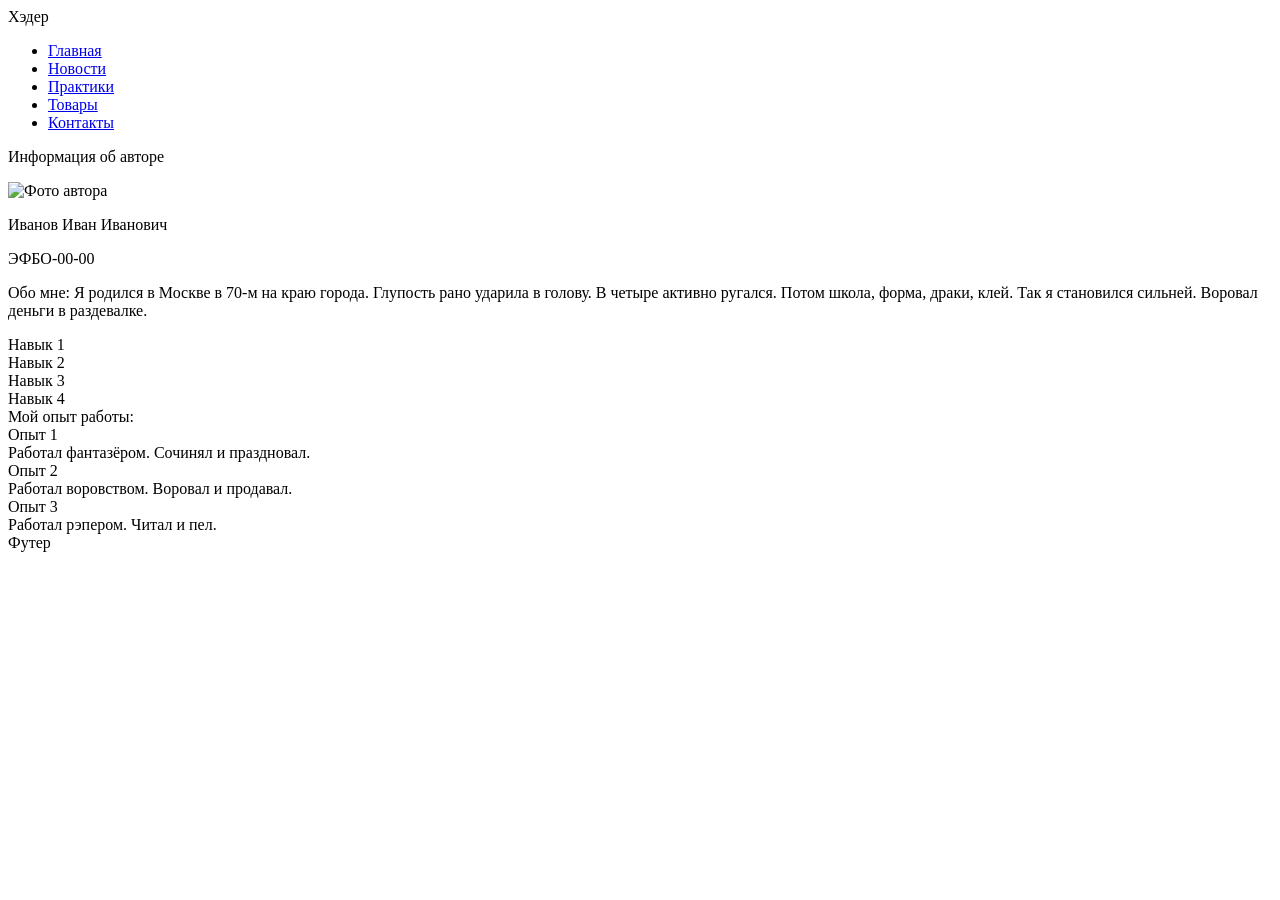
==== index.html @ 0004bd0f "creat index.html" ====
<!DOCTYPE html>
<html lamg="ru">
<head>
    <meta charset="UTF-8">
    <meta name="viewport" content="width=device-width, initial-scale=1.0">
    <title>Семестровая работа</title>
</head>
<body>
<div id="header">Хэдер</div>
<div id="menu">
    <ul>
        <li><a href="index.html">Главная</a></li>
        <li><a href="pages/news.html">Новости</a></li>
        <li><a href="pages/practices.html">Практики</a></li>
        <li><a href="pages/goods.html">Товары</a></li>
        <li><a href="pages/contacts.html">Контакты</a></li>
    </ul>
</div>
<div id="content">
    <p>Информация об авторе</p>
    <img src="images/photo.png" alt="Фото автора" width="200"
         height="250">
    <p>Иванов Иван Иванович</p>
    <p>ЭФБО-00-00</p>
    <p>Обо мне: Я родился в Москве в 70-м на краю города. Глупость рано
        ударила в голову. В четыре активно ругался.
        Потом школа, форма, драки, клей. Так я становился сильней. Воровал деньги в
        раздевалке.</p>
    <div>Навык 1</div>
    <div>Навык 2</div>
    <div>Навык 3</div>
    <div>Навык 4</div>
    <div>
        Мой опыт работы:
        <div>
            Опыт 1<br>
            Работал фантазёром. Сочинял и праздновал.
        </div>
        <div>
            Опыт 2<br>
            Работал воровством. Воровал и продавал.
        </div>
        <div>
            Опыт 3<br>
            Работал рэпером. Читал и пел.
        </div>
    </div>
</div>
<div id="footer">Футер</div>
</body>
</html>
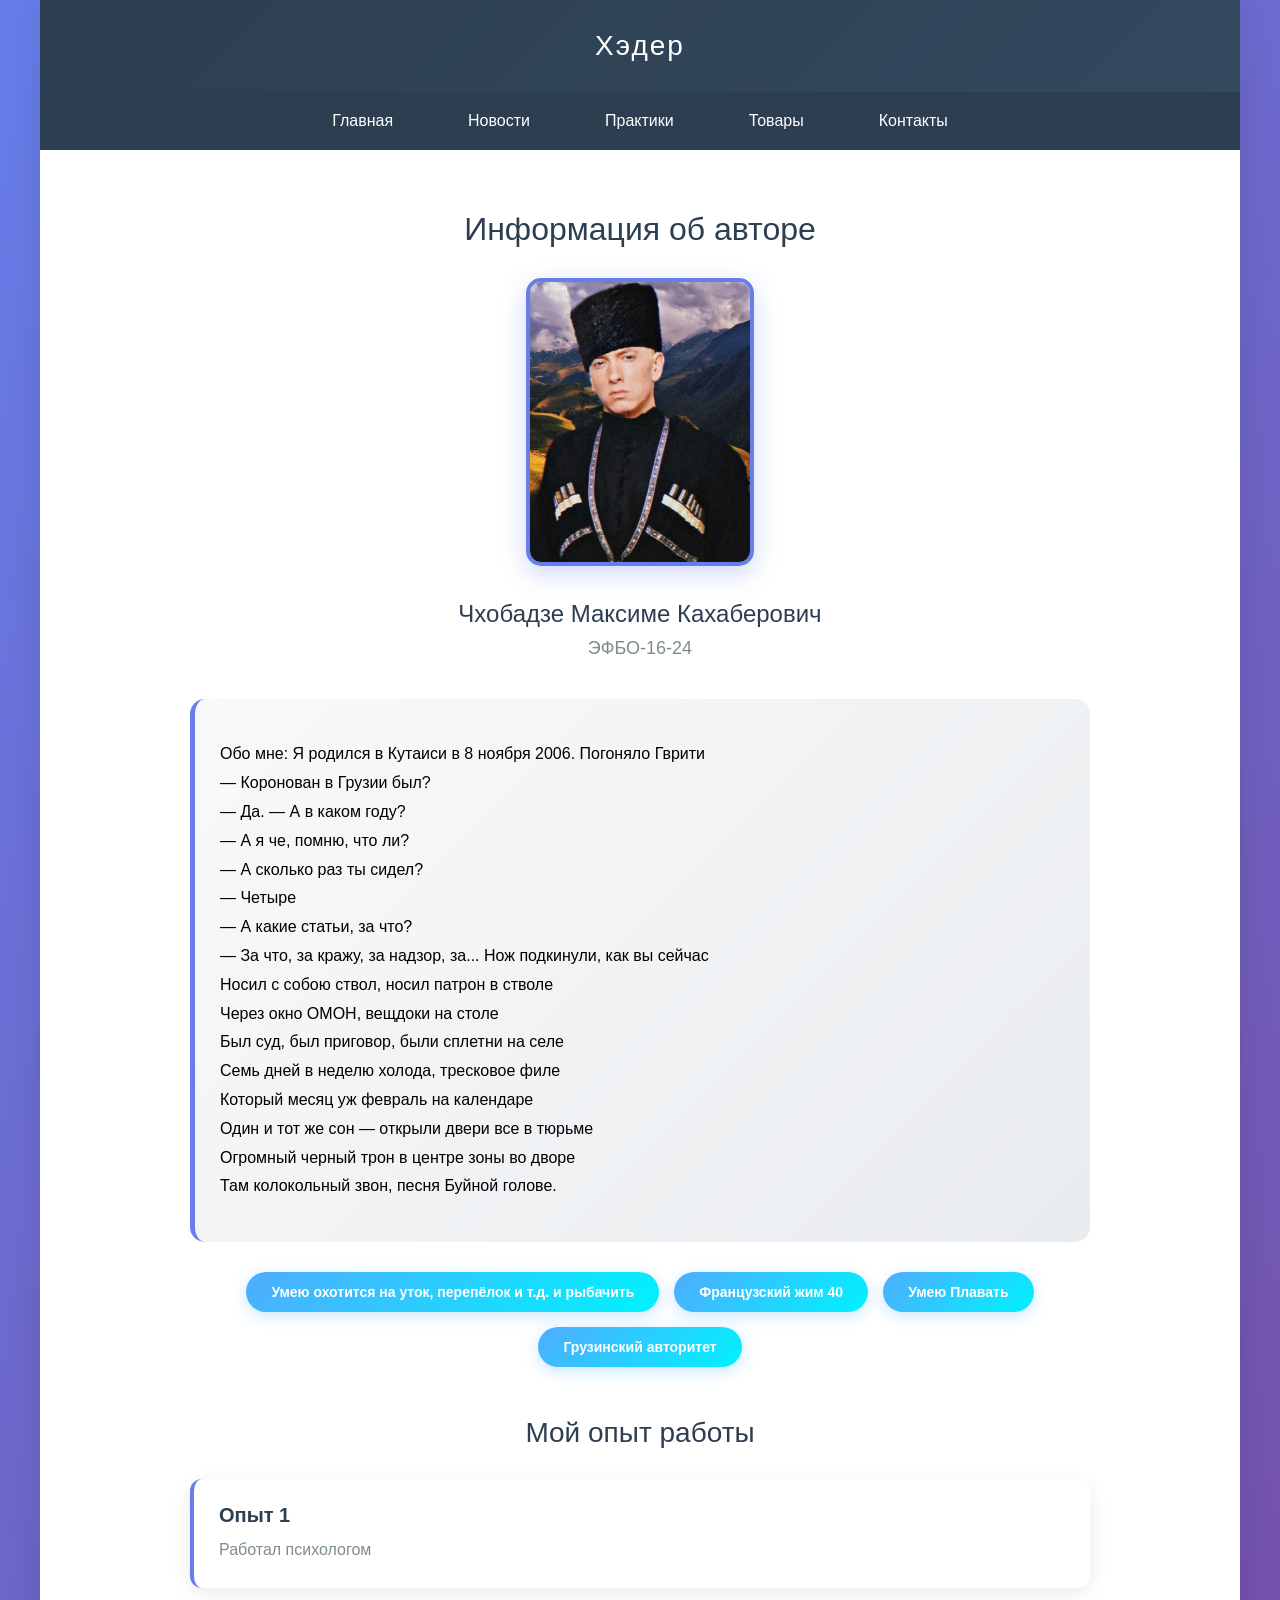
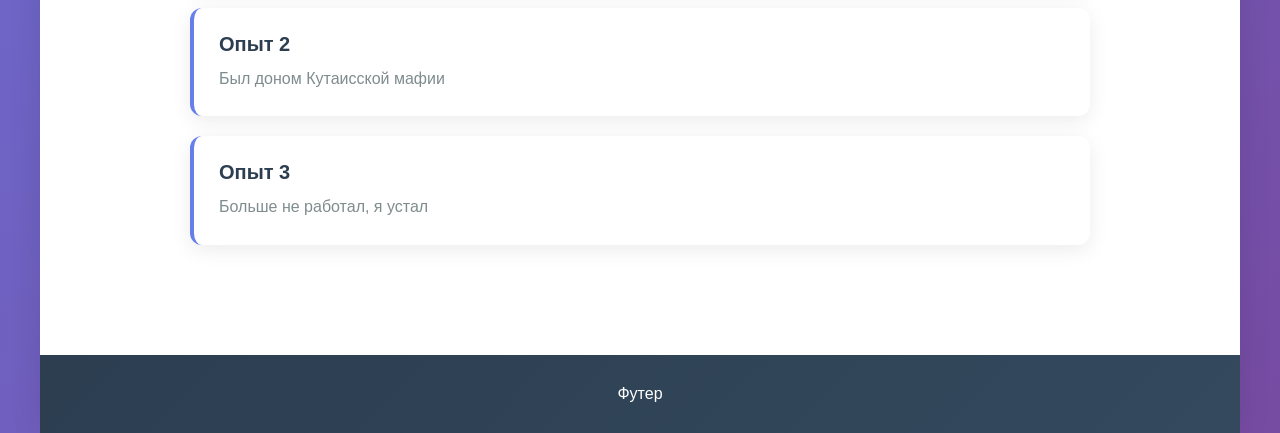
==== commit b441e190: "feat: complete CSS styling for all pages - Add unified styling for header, navigation and footer acr" ====
--- a/index.html
+++ b/index.html
@@ -1,51 +1,80 @@
 <!DOCTYPE html>
-<html lamg="ru">
+<html lang="ru">
 <head>
     <meta charset="UTF-8">
     <meta name="viewport" content="width=device-width, initial-scale=1.0">
     <title>Семестровая работа</title>
+    <link rel="stylesheet" href="style/styles.css">
 </head>
 <body>
-<div id="header">Хэдер</div>
-<div id="menu">
-    <ul>
-        <li><a href="index.html">Главная</a></li>
-        <li><a href="pages/news.html">Новости</a></li>
-        <li><a href="pages/practices.html">Практики</a></li>
-        <li><a href="pages/goods.html">Товары</a></li>
-        <li><a href="pages/contacts.html">Контакты</a></li>
-    </ul>
-</div>
-<div id="content">
-    <p>Информация об авторе</p>
-    <img src="images/photo.png" alt="Фото автора" width="200"
-         height="250">
-    <p>Иванов Иван Иванович</p>
-    <p>ЭФБО-00-00</p>
-    <p>Обо мне: Я родился в Москве в 70-м на краю города. Глупость рано
-        ударила в голову. В четыре активно ругался.
-        Потом школа, форма, драки, клей. Так я становился сильней. Воровал деньги в
-        раздевалке.</p>
-    <div>Навык 1</div>
-    <div>Навык 2</div>
-    <div>Навык 3</div>
-    <div>Навык 4</div>
-    <div>
-        Мой опыт работы:
-        <div>
-            Опыт 1<br>
-            Работал фантазёром. Сочинял и праздновал.
+<div class="page-container">
+    <div class="header">Хэдер</div>
+    <div class="nav">
+        <ul class="nav-list">
+            <li class="nav-item"><a class="nav-link"
+                                    href="index.html">Главная</a></li>
+            <li class="nav-item"><a class="nav-link"
+                                    href="news.html">Новости</a></li>
+            <li class="nav-item"><a class="nav-link"
+                                    href="practices.html">Практики</a></li>
+            <li class="nav-item"><a class="nav-link"
+                                    href="goods.html">Товары</a></li>
+            <li class="nav-item"><a class="nav-link"
+                                    href="contacts.html">Контакты</a></li>
+        </ul>
+    </div>
+    <div class="content">
+        <div class="profile-header">
+            <h1 class="profile-title">Информация об авторе</h1>
+            <img class="profile-photo" src="images/eminem.jpg" alt="Фото
+автора">
+            <h2 class="profile-name">Чхобадзе Максиме Кахаберович</h2>
+            <p class="profile-group">ЭФБО-16-24</p>
         </div>
-        <div>
-            Опыт 2<br>
-            Работал воровством. Воровал и продавал.
+
+        <div class="about-me">
+            <p>Обо мне: Я родился в Кутаиси в 8 ноября 2006. Погоняло Гврити<br>
+                — Коронован в Грузии был?<br>
+                — Да. — А в каком году?<br>
+                — А я че, помню, что ли?<br>
+                — А сколько раз ты сидел?<br>
+                — Четыре<br>
+                — А какие статьи, за что?<br>
+                — За что, за кражу, за надзор, за... Нож подкинули, как вы сейчас<br>
+                Носил с собою ствол, носил патрон в стволе<br>
+                Через окно ОМОН, вещдоки на столе<br>
+                Был суд, был приговор, были сплетни на селе<br>
+                Семь дней в неделю холода, тресковое филе<br>
+                Который месяц уж февраль на календаре<br>
+                Один и тот же сон — открыли двери все в тюрьме<br>
+                Огромный черный трон в центре зоны во дворе<br>
+                Там колокольный звон, песня Буйной голове.</p>
         </div>
-        <div>
-            Опыт 3<br>
-            Работал рэпером. Читал и пел.
+        <div class="skills-container">
+            <div class="skill-tag">Умею охотится на уток, перепёлок и т.д. и рыбачить</div>
+            <div class="skill-tag">Французский жим 40</div>
+            <div class="skill-tag">Умею Плавать</div>
+            <div class="skill-tag">Грузинский авторитет</div>
+        </div>
+
+        <div class="experience-section">
+            <h2 class="section-title">Мой опыт работы</h2>
+            <div class="experience-card">
+                <h3 class="experience-title">Опыт 1</h3>
+                <p class="experience-desc">Работал психологом</p>
+            </div>
+            <div class="experience-card">
+                <h3 class="experience-title">Опыт 2</h3>
+                <p class="experience-desc">Был доном Кутаисской мафии</p>
+            </div>
+            <div class="experience-card">
+                <h3 class="experience-title">Опыт 3</h3>
+                <p class="experience-desc">Больше не работал, я устал
+                </p>
+            </div>
         </div>
     </div>
+    <div class="footer">Футер</div>
 </div>
-<div id="footer">Футер</div>
 </body>
 </html>
--- a/style/styles.css
+++ b/style/styles.css
@@ -0,0 +1,297 @@
+/* ===== БАЗОВЫЕ СТИЛИ ===== */
+body {
+    font-family: 'Segoe UI', Tahoma, Geneva, Verdana, sans-serif; /* Современный шрифт для лучшей читаемости */
+    margin: 0; /* Убираем стандартные отступы браузера */
+    padding: 0; /* Убираем стандартные внутренние отступы */
+    background: linear-gradient(135deg, #667eea 0%, #764ba2 100%); /* Красивый градиентный фон всей страницы */
+    min-height: 100vh; /* Минимальная высота равна высоте окна браузера */
+}
+
+/* ===== КОНТЕЙНЕР СТРАНИЦЫ ===== */
+.page-container {
+    max-width: 1200px; /* Максимальная ширина контента */
+    margin: 0 auto; /* Центрирование контейнера по горизонтали */
+    background: white; /* Белый фон для основного содержимого */
+    min-height: 100vh; /* Минимальная высота равна высоте окна браузера */
+    box-shadow: 0 0 30px rgba(0,0,0,0.1); /* Легкая тень вокруг всего контента */
+}
+
+/* ===== ШАПКА ===== */
+.header {
+    background: linear-gradient(135deg, #2c3e50 0%, #34495e 100%); /* Темный градиентный фон */
+    color: white; /* Белый цвет текста */
+    text-align: center; /* Выравнивание текста по центру */
+    padding: 30px; /* Внутренние отступы со всех сторон */
+    font-size: 28px; /* Размер шрифта */
+    font-weight: 300; /* Легкое начертание шрифта */
+    letter-spacing: 2px; /* Расстояние между буквами */
+}
+
+/* ===== НАВИГАЦИЯ ===== */
+.nav {
+    background: #2c3e50; /* Темно-синий фон навигации */
+    padding: 20px 0; /* Вертикальные отступы */
+}
+
+.nav-list {
+    list-style: none; /* Убираем маркеры списка */
+    margin: 0; /* Убираем внешние отступы */
+    padding: 0; /* Убираем внутренние отступы */
+    display: flex; /* Горизонтальное расположение элементов */
+    justify-content: center; /* Выравнивание по центру */
+    gap: 25px; /* Расстояние между элементами навигации */
+}
+
+.nav-item {
+    margin: 0; /* Убираем отступы у пунктов меню */
+}
+
+.nav-link {
+    color: white; /* Белый цвет текста ссылок */
+    text-decoration: none; /* Убираем подчеркивание ссылок */
+    padding: 12px 25px; /* Отступы внутри ссылок */
+    border-radius: 25px; /* Скругленные углы (капсульная форма) */
+    transition: all 0.3s ease; /* Плавные анимации при изменении */
+    font-weight: 500; /* Средняя жирность шрифта */
+}
+
+.nav-link:hover {
+    background: rgba(255,255,255,0.1); /* Полупрозрачный белый фон при наведении */
+    transform: translateY(-2px); /* Легкое поднятие элемента при наведении */
+}
+
+/* ===== ОСНОВНОЙ КОНТЕНТ ===== */
+.content {
+    padding: 40px; /* Внутренние отступы контента */
+    max-width: 900px; /* Максимальная ширина контента */
+    margin: 0 auto; /* Центрирование контента */
+}
+
+/* ===== ГЛАВНАЯ СТРАНИЦА ===== */
+.profile-header {
+    text-align: center; /* Выравнивание по центру */
+    margin-bottom: 40px; /* Отступ снизу */
+}
+
+.profile-title {
+    font-size: 32px; /* Размер шрифта заголовка */
+    color: #2c3e50; /* Темно-синий цвет текста */
+    margin-bottom: 10px; /* Отступ снизу */
+    font-weight: 300; /* Легкое начертание шрифта */
+}
+
+.profile-photo {
+    width: 220px; /* Фиксированная ширина фото */
+    height: 280px; /* Фиксированная высота фото */
+    border-radius: 15px; /* Скругленные углы фото */
+    object-fit: cover; /* Обрезка фото для сохранения пропорций */
+    margin: 20px auto; /* Центрирование и отступы */
+    border: 4px solid #667eea; /* Синяя рамка вокруг фото */
+    box-shadow: 0 8px 25px rgba(102, 126, 234, 0.3); /* Тень с синим оттенком */
+}
+
+.profile-name {
+    font-size: 24px; /* Размер шрифта имени */
+    color: #2c3e50; /* Темно-синий цвет текста */
+    margin: 10px 0; /* Вертикальные отступы */
+    font-weight: 500; /* Средняя жирность шрифта */
+}
+
+.profile-group {
+    font-size: 18px; /* Размер шрифта группы */
+    color: #7f8c8d; /* Серый цвет текста */
+    margin: 5px 0; /* Вертикальные отступы */
+}
+
+.about-me {
+    background: linear-gradient(135deg, #f8f9fa 0%, #e9ecef 100%); /* Светлый градиентный фон */
+    padding: 25px; /* Внутренние отступы */
+    border-radius: 15px; /* Скругленные углы */
+    margin: 30px 0; /* Вертикальные отступы */
+    border-left: 5px solid #667eea; /* Синяя полоса слева */
+    font-size: 16px; /* Размер шрифта текста */
+    line-height: 1.8; /* Межстрочный интервал */
+}
+
+/* ===== НАВЫКИ ===== */
+.skills-container {
+    display: flex; /* Горизонтальное расположение навыков */
+    justify-content: center; /* Выравнивание по центру */
+    flex-wrap: wrap; /* Перенос на новую строку при необходимости */
+    gap: 15px; /* Расстояние между навыками */
+    margin: 30px 0; /* Вертикальные отступы */
+}
+
+.skill-tag {
+    background: linear-gradient(135deg, #4facfe 0%, #00f2fe 100%); /* Голубой градиентный фон */
+    color: white; /* Белый цвет текста */
+    padding: 12px 25px; /* Внутренние отступы */
+    border-radius: 25px; /* Круглые углы (капсульная форма) */
+    font-weight: 600; /* Жирный шрифт */
+    font-size: 14px; /* Размер шрифта */
+    box-shadow: 0 4px 15px rgba(79, 172, 254, 0.3); /* Тень с голубым оттенком */
+    transition: all 0.3s ease; /* Плавные анимации при изменении */
+}
+
+.skill-tag:hover {
+    transform: translateY(-3px); /* Поднятие элемента при наведении */
+    box-shadow: 0 6px 20px rgba(79, 172, 254, 0.4); /* Увеличение тени при наведении */
+}
+
+/* ===== ОПЫТ РАБОТЫ ===== */
+.experience-section {
+    margin-top: 50px; /* Отступ сверху */
+}
+
+.section-title {
+    font-size: 28px; /* Размер шрифта заголовка секции */
+    color: #2c3e50; /* Темно-синий цвет текста */
+    text-align: center; /* Выравнивание по центру */
+    margin-bottom: 30px; /* Отступ снизу */
+    font-weight: 300; /* Легкое начертание шрифта */
+}
+
+.experience-card {
+    background: white; /* Белый фон карточки */
+    padding: 25px; /* Внутренние отступы */
+    margin: 20px 0; /* Вертикальные отступы */
+    border-radius: 12px; /* Скругленные углы */
+    box-shadow: 0 5px 20px rgba(0,0,0,0.08); /* Легкая тень */
+    border-left: 4px solid #667eea; /* Синяя полоса слева */
+    transition: transform 0.3s ease; /* Плавная анимация трансформации */
+}
+
+.experience-card:hover {
+    transform: translateX(5px); /* Сдвиг вправо при наведении */
+}
+
+.experience-title {
+    font-size: 20px; /* Размер шрифта заголовка опыта */
+    color: #2c3e50; /* Темно-синий цвет текста */
+    margin: 0 0 10px 0; /* Отступ снизу */
+    font-weight: 600; /* Жирный шрифт */
+}
+
+.experience-desc {
+    color: #7f8c8d; /* Серый цвет текста */
+    line-height: 1.6; /* Межстрочный интервал */
+    margin: 0; /* Убираем отступы */
+}
+
+/* ===== НОВОСТИ ===== */
+.news-container {
+    display: grid; /* Сеточное расположение новостей */
+    gap: 25px; /* Расстояние между новостями */
+}
+
+.news-card {
+    background: white; /* Белый фон карточки новости */
+    padding: 30px; /* Внутренние отступы */
+    border-radius: 15px; /* Скругленные углы */
+    box-shadow: 0 5px 20px rgba(0,0,0,0.08); /* Легкая тень */
+    border-left: 4px solid #667eea; /* Синяя полоса слева */
+}
+
+.news-title {
+    font-size: 24px; /* Размер шрифта заголовка новости */
+    color: #2c3e50; /* Темно-синий цвет текста */
+    margin: 0 0 10px 0; /* Отступ снизу */
+    font-weight: 600; /* Жирный шрифт */
+}
+
+.news-meta {
+    color: #95a5a6; /* Серый цвет для мета-информации */
+    font-size: 14px; /* Меньший размер шрифта */
+    margin: 0 0 15px 0; /* Отступ снизу */
+}
+
+.news-text {
+    color: #34495e; /* Темно-синий цвет текста */
+    line-height: 1.7; /* Межстрочный интервал */
+    margin: 0; /* Убираем отступы */
+}
+
+/* ===== ТОВАРЫ ===== */
+.products-grid {
+    display: grid; /* Сеточное расположение товаров */
+    grid-template-columns: repeat(auto-fit, minmax(280px, 1fr)); /* Адаптивные колонки */
+    gap: 30px; /* Расстояние между товарами */
+    margin-top: 30px; /* Отступ сверху */
+}
+
+.product-card {
+    background: white; /* Белый фон карточки товара */
+    padding: 25px; /* Внутренние отступы */
+    border-radius: 15px; /* Скругленные углы */
+    text-align: center; /* Выравнивание по центру */
+    box-shadow: 0 5px 20px rgba(0,0,0,0.08); /* Легкая тень */
+    transition: transform 0.3s ease; /* Плавная анимация трансформации */
+}
+
+.product-card:hover {
+    transform: translateY(-5px); /* Поднятие элемента при наведении */
+}
+
+.product-image {
+    width: 200px; /* Фиксированная ширина изображения */
+    height: 250px; /* Фиксированная высота изображения */
+    border-radius: 10px; /* Скругленные углы изображения */
+    object-fit: cover; /* Обрезка изображения для сохранения пропорций */
+    margin-bottom: 20px; /* Отступ снизу */
+    border: 3px solid #f8f9fa; /* Светлая рамка вокруг изображения */
+}
+
+.product-name {
+    font-size: 18px; /* Размер шрифта названия товара */
+    color: #2c3e50; /* Темно-синий цвет текста */
+    margin: 10px 0; /* Вертикальные отступы */
+    font-weight: 600; /* Жирный шрифт */
+}
+
+.product-price {
+    font-size: 20px; /* Размер шрифта цены */
+    color: #e74c3c; /* Красный цвет для цены */
+    font-weight: 700; /* Очень жирный шрифт */
+    margin: 5px 0; /* Вертикальные отступы */
+}
+
+/* ===== КОНТАКТЫ ===== */
+.contacts-container {
+    text-align: center; /* Выравнивание по центру */
+}
+
+.contact-info {
+    background: linear-gradient(135deg, #f8f9fa 0%, #e9ecef 100%); /* Светлый градиентный фон */
+    padding: 25px; /* Внутренние отступы */
+    margin: 20px 0; /* Вертикальные отступы */
+    border-radius: 15px; /* Скругленные углы */
+    font-size: 18px; /* Размер шрифта */
+    color: #2c3e50; /* Темно-синий цвет текста */
+}
+
+.contact-button {
+    background: linear-gradient(135deg, #667eea 0%, #764ba2 100%); /* Фиолетово-синий градиент */
+    color: white; /* Белый цвет текста */
+    border: none; /* Убираем рамку кнопки */
+    padding: 15px 40px; /* Внутренние отступы кнопки */
+    font-size: 16px; /* Размер шрифта кнопки */
+    border-radius: 30px; /* Круглые углы кнопки */
+    cursor: pointer; /* Указатель при наведении */
+    margin-top: 20px; /* Отступ сверху */
+    font-weight: 600; /* Жирный шрифт */
+    transition: all 0.3s ease; /* Плавные анимации при изменении */
+}
+
+.contact-button:hover {
+    transform: translateY(-2px); /* Поднятие кнопки при наведении */
+    box-shadow: 0 8px 25px rgba(102, 126, 234, 0.4); /* Тень при наведении */
+}
+
+/* ===== ФУТЕР ===== */
+.footer {
+    background: linear-gradient(135deg, #2c3e50 0%, #34495e 100%); /* Темный градиентный фон */
+    color: white; /* Белый цвет текста */
+    text-align: center; /* Выравнивание по центру */
+    padding: 30px; /* Внутренние отступы */
+    margin-top: 50px; /* Отступ сверху */
+}
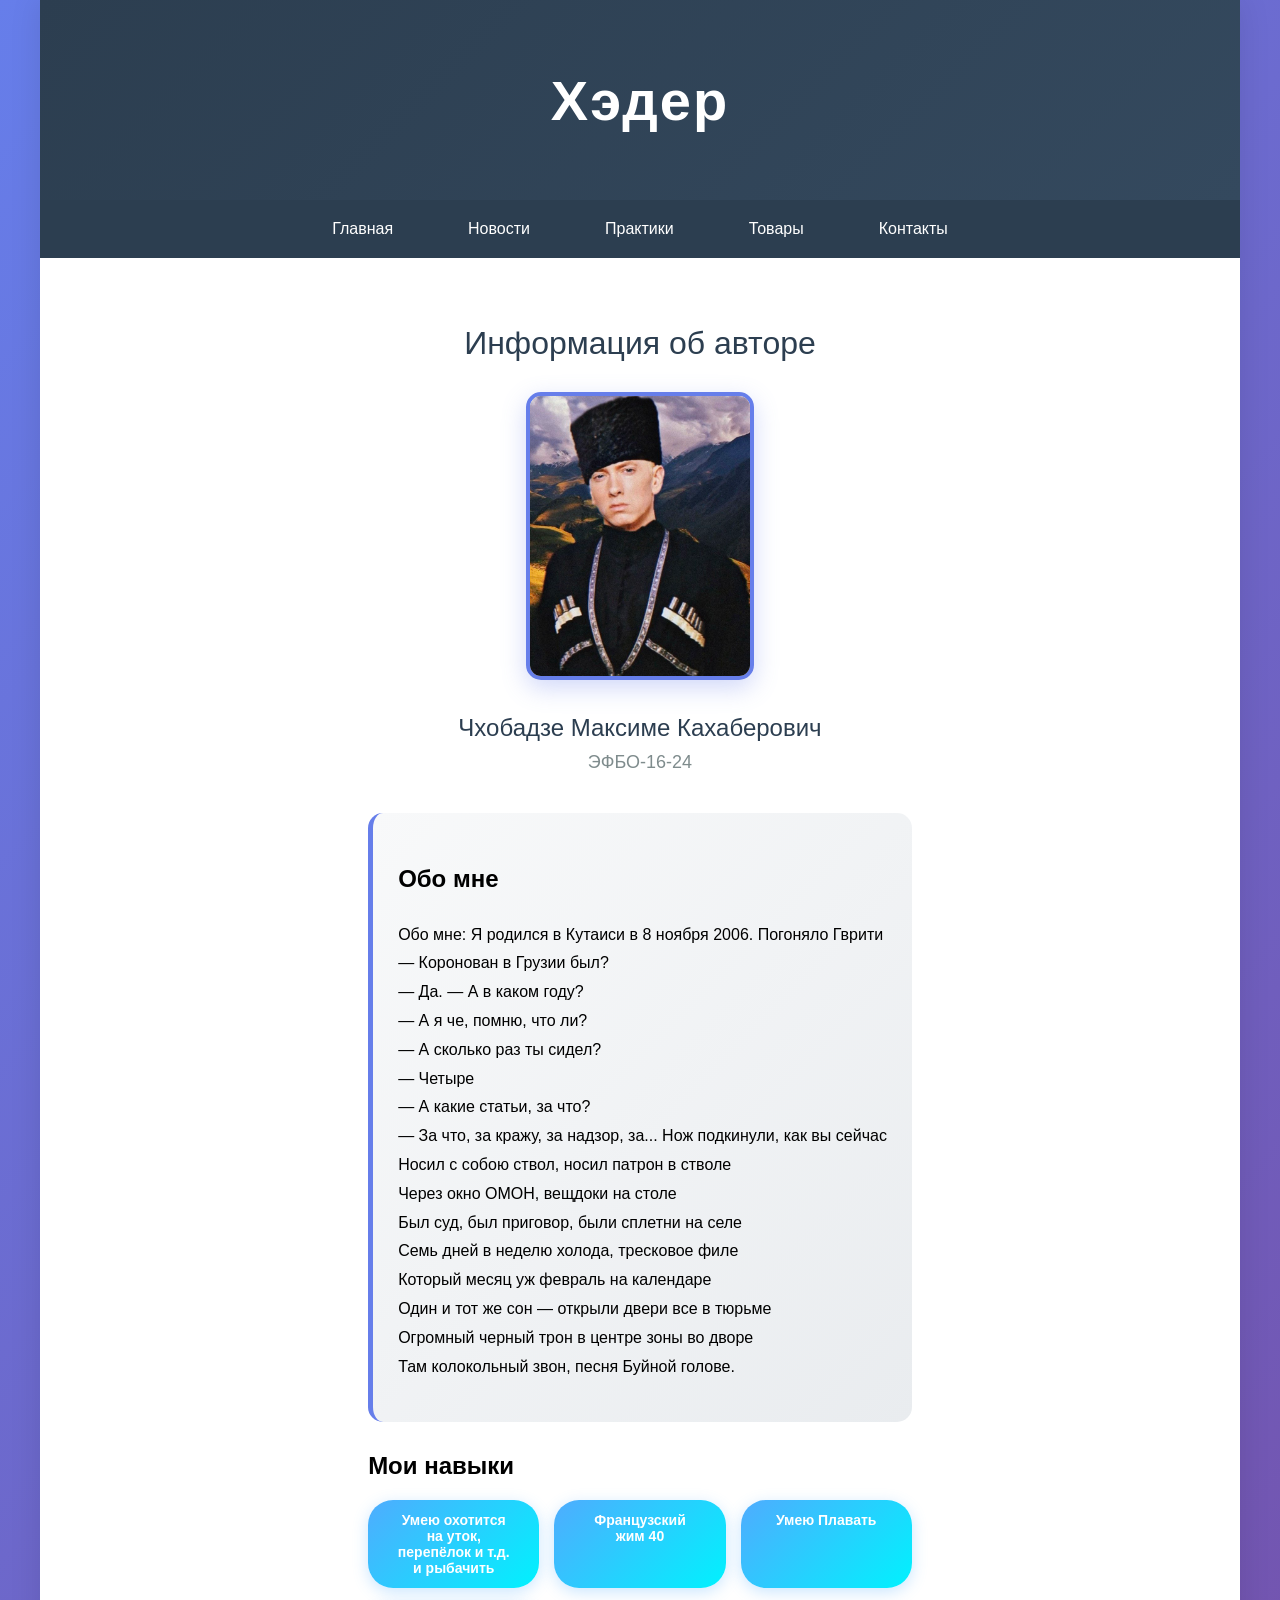
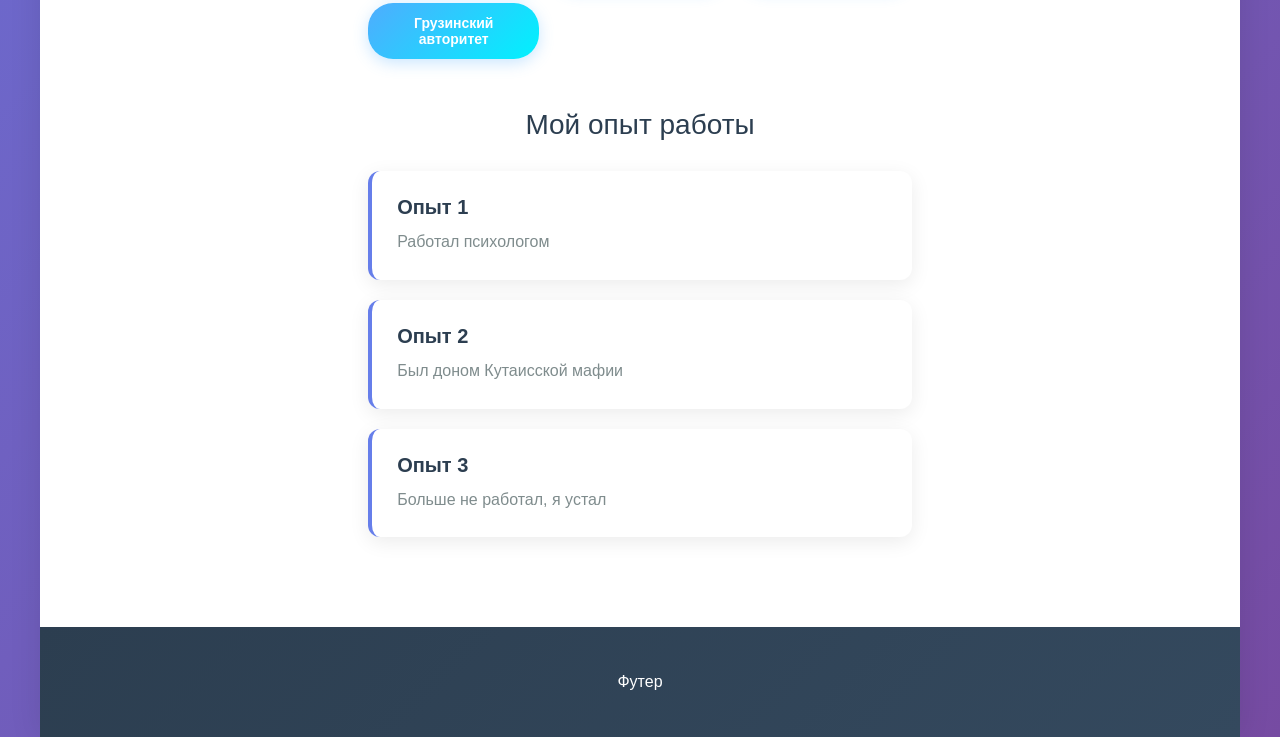
==== commit 04f4ef30: "update all .html and add new styles for button and also add a script for button in main.js" ====
--- a/index.html
+++ b/index.html
@@ -8,8 +8,11 @@
 </head>
 <body>
 <div class="page-container">
-    <div class="header">Хэдер</div>
-    <div class="nav">
+    <header class="header">
+        <h1>Хэдер</h1>
+    </header>
+
+    <nav class="nav">
         <ul class="nav-list">
             <li class="nav-item"><a class="nav-link"
                                     href="index.html">Главная</a></li>
@@ -22,17 +25,19 @@
             <li class="nav-item"><a class="nav-link"
                                     href="contacts.html">Контакты</a></li>
         </ul>
-    </div>
-    <div class="content">
-        <div class="profile-header">
+    </nav>
+
+    <main class="content">
+        <article class="profile-header">
             <h1 class="profile-title">Информация об авторе</h1>
             <img class="profile-photo" src="images/eminem.jpg" alt="Фото
-автора">
+    автора">
             <h2 class="profile-name">Чхобадзе Максиме Кахаберович</h2>
             <p class="profile-group">ЭФБО-16-24</p>
-        </div>
+        </article>
 
-        <div class="about-me">
+        <section class="about-me">
+            <h2>Обо мне</h2>
             <p>Обо мне: Я родился в Кутаиси в 8 ноября 2006. Погоняло Гврити<br>
                 — Коронован в Грузии был?<br>
                 — Да. — А в каком году?<br>
@@ -49,32 +54,41 @@
                 Один и тот же сон — открыли двери все в тюрьме<br>
                 Огромный черный трон в центре зоны во дворе<br>
                 Там колокольный звон, песня Буйной голове.</p>
-        </div>
-        <div class="skills-container">
-            <div class="skill-tag">Умею охотится на уток, перепёлок и т.д. и рыбачить</div>
-            <div class="skill-tag">Французский жим 40</div>
-            <div class="skill-tag">Умею Плавать</div>
-            <div class="skill-tag">Грузинский авторитет</div>
-        </div>
+        </section>
 
-        <div class="experience-section">
+        <section class="skills-container">
+            <h2>Мои навыки</h2>
+            <div class="skills-grid">
+                <div class="skill-tag">Умею охотится на уток, перепёлок и т.д. и рыбачить</div>
+                <div class="skill-tag">Французский жим 40</div>
+                <div class="skill-tag">Умею Плавать</div>
+                <div class="skill-tag">Грузинский авторитет</div>
+            </div>
+        </section>
+
+        <section class="experience-section">
             <h2 class="section-title">Мой опыт работы</h2>
-            <div class="experience-card">
-                <h3 class="experience-title">Опыт 1</h3>
-                <p class="experience-desc">Работал психологом</p>
+            <div class="experience-grid">
+                <article class="experience-card">
+                    <h3 class="experience-title">Опыт 1</h3>
+                    <p class="experience-desc">Работал психологом</p>
+                </article>
+                <article class="experience-card">
+                    <h3 class="experience-title">Опыт 2</h3>
+                    <p class="experience-desc">Был доном Кутаисской мафии</p>
+                </article>
+                <article class="experience-card">
+                    <h3 class="experience-title">Опыт 3</h3>
+                    <p class="experience-desc">Больше не работал, я устал
+                    </p>
+                </article>
             </div>
-            <div class="experience-card">
-                <h3 class="experience-title">Опыт 2</h3>
-                <p class="experience-desc">Был доном Кутаисской мафии</p>
-            </div>
-            <div class="experience-card">
-                <h3 class="experience-title">Опыт 3</h3>
-                <p class="experience-desc">Больше не работал, я устал
-                </p>
-            </div>
-        </div>
-    </div>
-    <div class="footer">Футер</div>
+        </section>
+    </main>
+
+    <footer class="footer">
+        <p>Футер</p>
+    </footer>
 </div>
 </body>
 </html>
--- a/style/styles.css
+++ b/style/styles.css
@@ -1,297 +1,491 @@
 /* ===== БАЗОВЫЕ СТИЛИ ===== */
 body {
-    font-family: 'Segoe UI', Tahoma, Geneva, Verdana, sans-serif; /* Современный шрифт для лучшей читаемости */
-    margin: 0; /* Убираем стандартные отступы браузера */
-    padding: 0; /* Убираем стандартные внутренние отступы */
-    background: linear-gradient(135deg, #667eea 0%, #764ba2 100%); /* Красивый градиентный фон всей страницы */
-    min-height: 100vh; /* Минимальная высота равна высоте окна браузера */
+    font-family: 'Segoe UI', Tahoma, Geneva, Verdana, sans-serif;
+    margin: 0;
+    padding: 0;
+    background: linear-gradient(135deg, #667eea 0%, #764ba2 100%);
+    min-height: 100vh;
 }
 
 /* ===== КОНТЕЙНЕР СТРАНИЦЫ ===== */
+/* ИЗМЕНЕНИЕ: Добавили CSS Grid для основного макета страницы */
 .page-container {
-    max-width: 1200px; /* Максимальная ширина контента */
-    margin: 0 auto; /* Центрирование контейнера по горизонтали */
-    background: white; /* Белый фон для основного содержимого */
-    min-height: 100vh; /* Минимальная высота равна высоте окна браузера */
-    box-shadow: 0 0 30px rgba(0,0,0,0.1); /* Легкая тень вокруг всего контента */
+    max-width: 1200px;
+    margin: 0 auto;
+    background: white;
+    min-height: 100vh;
+    box-shadow: 0 0 30px rgba(0, 0, 0, 0.1);
+    /* Новое: Сеточный макет для семантических областей */
+    display: grid;
+    grid-template-rows: auto auto 1fr auto;
+    grid-template-areas:
+        "header"
+        "nav"
+        "main"
+        "footer";
 }
 
 /* ===== ШАПКА ===== */
 .header {
-    background: linear-gradient(135deg, #2c3e50 0%, #34495e 100%); /* Темный градиентный фон */
-    color: white; /* Белый цвет текста */
-    text-align: center; /* Выравнивание текста по центру */
-    padding: 30px; /* Внутренние отступы со всех сторон */
-    font-size: 28px; /* Размер шрифта */
-    font-weight: 300; /* Легкое начертание шрифта */
-    letter-spacing: 2px; /* Расстояние между буквами */
+    background: linear-gradient(135deg, #2c3e50 0%, #34495e 100%);
+    color: white;
+    text-align: center;
+    padding: 30px;
+    font-size: 28px;
+    font-weight: 300;
+    letter-spacing: 2px;
+    /* Новое: Привязка к области сетки */
+    grid-area: header;
 }
 
 /* ===== НАВИГАЦИЯ ===== */
 .nav {
-    background: #2c3e50; /* Темно-синий фон навигации */
-    padding: 20px 0; /* Вертикальные отступы */
+    background: #2c3e50;
+    padding: 20px 0;
+    /* Новое: Привязка к области сетки */
+    grid-area: nav;
 }
 
 .nav-list {
-    list-style: none; /* Убираем маркеры списка */
-    margin: 0; /* Убираем внешние отступы */
-    padding: 0; /* Убираем внутренние отступы */
-    display: flex; /* Горизонтальное расположение элементов */
-    justify-content: center; /* Выравнивание по центру */
-    gap: 25px; /* Расстояние между элементами навигации */
+    list-style: none;
+    margin: 0;
+    padding: 0;
+    display: flex;
+    justify-content: center;
+    gap: 25px;
 }
 
 .nav-item {
-    margin: 0; /* Убираем отступы у пунктов меню */
+    margin: 0;
 }
 
 .nav-link {
-    color: white; /* Белый цвет текста ссылок */
-    text-decoration: none; /* Убираем подчеркивание ссылок */
-    padding: 12px 25px; /* Отступы внутри ссылок */
-    border-radius: 25px; /* Скругленные углы (капсульная форма) */
-    transition: all 0.3s ease; /* Плавные анимации при изменении */
-    font-weight: 500; /* Средняя жирность шрифта */
+    color: white;
+    text-decoration: none;
+    padding: 12px 25px;
+    border-radius: 25px;
+    transition: all 0.3s ease;
+    font-weight: 500;
 }
 
 .nav-link:hover {
-    background: rgba(255,255,255,0.1); /* Полупрозрачный белый фон при наведении */
-    transform: translateY(-2px); /* Легкое поднятие элемента при наведении */
+    background: rgba(255, 255, 255, 0.1);
+    transform: translateY(-2px);
 }
 
 /* ===== ОСНОВНОЙ КОНТЕНТ ===== */
-.content {
-    padding: 40px; /* Внутренние отступы контента */
-    max-width: 900px; /* Максимальная ширина контента */
-    margin: 0 auto; /* Центрирование контента */
+/* ИЗМЕНЕНИЕ: Заменили .content на main для семантики */
+main.content {
+    padding: 40px;
+    max-width: 900px;
+    margin: 0 auto;
+    /* Новое: Привязка к области сетки */
+    grid-area: main;
 }
 
 /* ===== ГЛАВНАЯ СТРАНИЦА ===== */
 .profile-header {
-    text-align: center; /* Выравнивание по центру */
-    margin-bottom: 40px; /* Отступ снизу */
+    text-align: center;
+    margin-bottom: 40px;
 }
 
 .profile-title {
-    font-size: 32px; /* Размер шрифта заголовка */
-    color: #2c3e50; /* Темно-синий цвет текста */
-    margin-bottom: 10px; /* Отступ снизу */
-    font-weight: 300; /* Легкое начертание шрифта */
+    font-size: 32px;
+    color: #2c3e50;
+    margin-bottom: 10px;
+    font-weight: 300;
 }
 
 .profile-photo {
-    width: 220px; /* Фиксированная ширина фото */
-    height: 280px; /* Фиксированная высота фото */
-    border-radius: 15px; /* Скругленные углы фото */
-    object-fit: cover; /* Обрезка фото для сохранения пропорций */
-    margin: 20px auto; /* Центрирование и отступы */
-    border: 4px solid #667eea; /* Синяя рамка вокруг фото */
-    box-shadow: 0 8px 25px rgba(102, 126, 234, 0.3); /* Тень с синим оттенком */
+    width: 220px;
+    height: 280px;
+    border-radius: 15px;
+    object-fit: cover;
+    margin: 20px auto;
+    border: 4px solid #667eea;
+    box-shadow: 0 8px 25px rgba(102, 126, 234, 0.3);
 }
 
 .profile-name {
-    font-size: 24px; /* Размер шрифта имени */
-    color: #2c3e50; /* Темно-синий цвет текста */
-    margin: 10px 0; /* Вертикальные отступы */
-    font-weight: 500; /* Средняя жирность шрифта */
+    font-size: 24px;
+    color: #2c3e50;
+    margin: 10px 0;
+    font-weight: 500;
 }
 
 .profile-group {
-    font-size: 18px; /* Размер шрифта группы */
-    color: #7f8c8d; /* Серый цвет текста */
-    margin: 5px 0; /* Вертикальные отступы */
+    font-size: 18px;
+    color: #7f8c8d;
+    margin: 5px 0;
 }
 
 .about-me {
-    background: linear-gradient(135deg, #f8f9fa 0%, #e9ecef 100%); /* Светлый градиентный фон */
-    padding: 25px; /* Внутренние отступы */
-    border-radius: 15px; /* Скругленные углы */
-    margin: 30px 0; /* Вертикальные отступы */
-    border-left: 5px solid #667eea; /* Синяя полоса слева */
-    font-size: 16px; /* Размер шрифта текста */
-    line-height: 1.8; /* Межстрочный интервал */
+    background: linear-gradient(135deg, #f8f9fa 0%, #e9ecef 100%);
+    padding: 25px;
+    border-radius: 15px;
+    margin: 30px 0;
+    border-left: 5px solid #667eea;
+    font-size: 16px;
+    line-height: 1.8;
 }
 
 /* ===== НАВЫКИ ===== */
-.skills-container {
-    display: flex; /* Горизонтальное расположение навыков */
-    justify-content: center; /* Выравнивание по центру */
-    flex-wrap: wrap; /* Перенос на новую строку при необходимости */
-    gap: 15px; /* Расстояние между навыками */
-    margin: 30px 0; /* Вертикальные отступы */
+/* ИЗМЕНЕНИЕ: Добавили CSS Grid для навыков */
+.skills-grid {
+    display: grid;
+    grid-template-columns: repeat(auto-fit, minmax(150px, 1fr));
+    gap: 15px;
+    margin: 20px 0;
 }
 
 .skill-tag {
-    background: linear-gradient(135deg, #4facfe 0%, #00f2fe 100%); /* Голубой градиентный фон */
-    color: white; /* Белый цвет текста */
-    padding: 12px 25px; /* Внутренние отступы */
-    border-radius: 25px; /* Круглые углы (капсульная форма) */
-    font-weight: 600; /* Жирный шрифт */
-    font-size: 14px; /* Размер шрифта */
-    box-shadow: 0 4px 15px rgba(79, 172, 254, 0.3); /* Тень с голубым оттенком */
-    transition: all 0.3s ease; /* Плавные анимации при изменении */
+    background: linear-gradient(135deg, #4facfe 0%, #00f2fe 100%);
+    color: white;
+    padding: 12px 25px;
+    border-radius: 25px;
+    font-weight: 600;
+    font-size: 14px;
+    box-shadow: 0 4px 15px rgba(79, 172, 254, 0.3);
+    transition: all 0.3s ease;
+    text-align: center;
 }
 
 .skill-tag:hover {
-    transform: translateY(-3px); /* Поднятие элемента при наведении */
-    box-shadow: 0 6px 20px rgba(79, 172, 254, 0.4); /* Увеличение тени при наведении */
+    transform: translateY(-3px);
+    box-shadow: 0 6px 20px rgba(79, 172, 254, 0.4);
 }
 
 /* ===== ОПЫТ РАБОТЫ ===== */
 .experience-section {
-    margin-top: 50px; /* Отступ сверху */
+    margin-top: 50px;
 }
 
 .section-title {
-    font-size: 28px; /* Размер шрифта заголовка секции */
-    color: #2c3e50; /* Темно-синий цвет текста */
-    text-align: center; /* Выравнивание по центру */
-    margin-bottom: 30px; /* Отступ снизу */
-    font-weight: 300; /* Легкое начертание шрифта */
+    font-size: 28px;
+    color: #2c3e50;
+    text-align: center;
+    margin-bottom: 30px;
+    font-weight: 300;
+}
+
+/* ИЗМЕНЕНИЕ: Добавили CSS Grid для карточек опыта */
+.experience-grid {
+    display: grid;
+    grid-template-columns: repeat(auto-fit, minmax(300px, 1fr));
+    gap: 20px;
 }
 
 .experience-card {
-    background: white; /* Белый фон карточки */
-    padding: 25px; /* Внутренние отступы */
-    margin: 20px 0; /* Вертикальные отступы */
-    border-radius: 12px; /* Скругленные углы */
-    box-shadow: 0 5px 20px rgba(0,0,0,0.08); /* Легкая тень */
-    border-left: 4px solid #667eea; /* Синяя полоса слева */
-    transition: transform 0.3s ease; /* Плавная анимация трансформации */
+    background: white;
+    padding: 25px;
+    border-radius: 12px;
+    box-shadow: 0 5px 20px rgba(0, 0, 0, 0.08);
+    border-left: 4px solid #667eea;
+    transition: transform 0.3s ease;
 }
 
 .experience-card:hover {
-    transform: translateX(5px); /* Сдвиг вправо при наведении */
+    transform: translateX(5px);
 }
 
 .experience-title {
-    font-size: 20px; /* Размер шрифта заголовка опыта */
-    color: #2c3e50; /* Темно-синий цвет текста */
-    margin: 0 0 10px 0; /* Отступ снизу */
-    font-weight: 600; /* Жирный шрифт */
+    font-size: 20px;
+    color: #2c3e50;
+    margin: 0 0 10px 0;
+    font-weight: 600;
 }
 
 .experience-desc {
-    color: #7f8c8d; /* Серый цвет текста */
-    line-height: 1.6; /* Межстрочный интервал */
-    margin: 0; /* Убираем отступы */
+    color: #7f8c8d;
+    line-height: 1.6;
+    margin: 0;
 }
 
 /* ===== НОВОСТИ ===== */
 .news-container {
-    display: grid; /* Сеточное расположение новостей */
-    gap: 25px; /* Расстояние между новостями */
+    display: grid;
+    gap: 25px;
 }
 
 .news-card {
-    background: white; /* Белый фон карточки новости */
-    padding: 30px; /* Внутренние отступы */
-    border-radius: 15px; /* Скругленные углы */
-    box-shadow: 0 5px 20px rgba(0,0,0,0.08); /* Легкая тень */
-    border-left: 4px solid #667eea; /* Синяя полоса слева */
+    background: white;
+    padding: 30px;
+    border-radius: 15px;
+    box-shadow: 0 5px 20px rgba(0, 0, 0, 0.08);
+    border-left: 4px solid #667eea;
 }
 
 .news-title {
-    font-size: 24px; /* Размер шрифта заголовка новости */
-    color: #2c3e50; /* Темно-синий цвет текста */
-    margin: 0 0 10px 0; /* Отступ снизу */
-    font-weight: 600; /* Жирный шрифт */
+    font-size: 24px;
+    color: #2c3e50;
+    margin: 0 0 10px 0;
+    font-weight: 600;
 }
 
 .news-meta {
-    color: #95a5a6; /* Серый цвет для мета-информации */
-    font-size: 14px; /* Меньший размер шрифта */
-    margin: 0 0 15px 0; /* Отступ снизу */
+    color: #95a5a6;
+    font-size: 14px;
+    margin: 0 0 15px 0;
 }
 
 .news-text {
-    color: #34495e; /* Темно-синий цвет текста */
-    line-height: 1.7; /* Межстрочный интервал */
-    margin: 0; /* Убираем отступы */
+    color: #34495e;
+    line-height: 1.7;
+    margin: 0;
 }
 
 /* ===== ТОВАРЫ ===== */
 .products-grid {
-    display: grid; /* Сеточное расположение товаров */
-    grid-template-columns: repeat(auto-fit, minmax(280px, 1fr)); /* Адаптивные колонки */
-    gap: 30px; /* Расстояние между товарами */
-    margin-top: 30px; /* Отступ сверху */
+    display: grid;
+    grid-template-columns: repeat(auto-fit, minmax(280px, 1fr));
+    gap: 30px;
+    margin-top: 30px;
 }
 
 .product-card {
-    background: white; /* Белый фон карточки товара */
-    padding: 25px; /* Внутренние отступы */
-    border-radius: 15px; /* Скругленные углы */
-    text-align: center; /* Выравнивание по центру */
-    box-shadow: 0 5px 20px rgba(0,0,0,0.08); /* Легкая тень */
-    transition: transform 0.3s ease; /* Плавная анимация трансформации */
+    background: white;
+    padding: 25px;
+    border-radius: 15px;
+    text-align: center;
+    box-shadow: 0 5px 20px rgba(0, 0, 0, 0.08);
+    transition: transform 0.3s ease;
 }
 
 .product-card:hover {
-    transform: translateY(-5px); /* Поднятие элемента при наведении */
+    transform: translateY(-5px);
 }
 
 .product-image {
-    width: 200px; /* Фиксированная ширина изображения */
-    height: 250px; /* Фиксированная высота изображения */
-    border-radius: 10px; /* Скругленные углы изображения */
-    object-fit: cover; /* Обрезка изображения для сохранения пропорций */
-    margin-bottom: 20px; /* Отступ снизу */
-    border: 3px solid #f8f9fa; /* Светлая рамка вокруг изображения */
+    width: 200px;
+    height: 250px;
+    border-radius: 10px;
+    object-fit: cover;
+    margin-bottom: 20px;
+    border: 3px solid #f8f9fa;
 }
 
 .product-name {
-    font-size: 18px; /* Размер шрифта названия товара */
-    color: #2c3e50; /* Темно-синий цвет текста */
-    margin: 10px 0; /* Вертикальные отступы */
-    font-weight: 600; /* Жирный шрифт */
+    font-size: 18px;
+    color: #2c3e50;
+    margin: 10px 0;
+    font-weight: 600;
 }
 
 .product-price {
-    font-size: 20px; /* Размер шрифта цены */
-    color: #e74c3c; /* Красный цвет для цены */
-    font-weight: 700; /* Очень жирный шрифт */
-    margin: 5px 0; /* Вертикальные отступы */
+    font-size: 20px;
+    color: #e74c3c;
+    font-weight: 700;
+    margin: 5px 0;
 }
 
 /* ===== КОНТАКТЫ ===== */
 .contacts-container {
-    text-align: center; /* Выравнивание по центру */
+    text-align: center;
 }
 
 .contact-info {
-    background: linear-gradient(135deg, #f8f9fa 0%, #e9ecef 100%); /* Светлый градиентный фон */
-    padding: 25px; /* Внутренние отступы */
-    margin: 20px 0; /* Вертикальные отступы */
-    border-radius: 15px; /* Скругленные углы */
-    font-size: 18px; /* Размер шрифта */
-    color: #2c3e50; /* Темно-синий цвет текста */
+    background: linear-gradient(135deg, #f8f9fa 0%, #e9ecef 100%);
+    padding: 25px;
+    margin: 20px 0;
+    border-radius: 15px;
+    font-size: 18px;
+    color: #2c3e50;
 }
 
 .contact-button {
-    background: linear-gradient(135deg, #667eea 0%, #764ba2 100%); /* Фиолетово-синий градиент */
-    color: white; /* Белый цвет текста */
-    border: none; /* Убираем рамку кнопки */
-    padding: 15px 40px; /* Внутренние отступы кнопки */
-    font-size: 16px; /* Размер шрифта кнопки */
-    border-radius: 30px; /* Круглые углы кнопки */
-    cursor: pointer; /* Указатель при наведении */
-    margin-top: 20px; /* Отступ сверху */
-    font-weight: 600; /* Жирный шрифт */
-    transition: all 0.3s ease; /* Плавные анимации при изменении */
+    background: linear-gradient(135deg, #667eea 0%, #764ba2 100%);
+    color: white;
+    border: none;
+    padding: 15px 40px;
+    font-size: 16px;
+    border-radius: 30px;
+    cursor: pointer;
+    margin-top: 20px;
+    font-weight: 600;
+    transition: all 0.3s ease;
 }
 
 .contact-button:hover {
-    transform: translateY(-2px); /* Поднятие кнопки при наведении */
-    box-shadow: 0 8px 25px rgba(102, 126, 234, 0.4); /* Тень при наведении */
+    transform: translateY(-2px);
+    box-shadow: 0 8px 25px rgba(102, 126, 234, 0.4);
 }
 
 /* ===== ФУТЕР ===== */
 .footer {
-    background: linear-gradient(135deg, #2c3e50 0%, #34495e 100%); /* Темный градиентный фон */
-    color: white; /* Белый цвет текста */
-    text-align: center; /* Выравнивание по центру */
-    padding: 30px; /* Внутренние отступы */
-    margin-top: 50px; /* Отступ сверху */
+    background: linear-gradient(135deg, #2c3e50 0%, #34495e 100%);
+    color: white;
+    text-align: center;
+    padding: 30px;
+    margin-top: 50px;
+    /* Новое: Привязка к области сетки */
+    grid-area: footer;
+}
+
+/* ===== АДАПТИВНОСТЬ ===== */
+/* Новое: Медиа-запросы для мобильных устройств */
+@media (max-width: 768px) {
+    .nav-list {
+        flex-direction: column;
+        gap: 10px;
+    }
+
+    .skills-grid {
+        grid-template-columns: 1fr;
+    }
+
+    .experience-grid {
+        grid-template-columns: 1fr;
+    }
+
+    main.content {
+        padding: 20px;
+    }
+}
+
+/* ==== СТИЛИ ДЛЯ МОДАЛЬНОГО ОКНА ==== */
+dialog::backdrop {
+    background: rgba(0, 0, 0, 0.6);
+    animation: fadeIn 0.3s ease;
+}
+
+dialog {
+    border: none;
+    border-radius: 12px;
+    padding: 0;
+    box-shadow: 0 10px 30px rgba(0, 0, 0, 0.3);
+    animation: slideIn 0.3s ease;
+    max-width: 500px;
+    width: 90vw;
+    max-height: 90vh;
+    overflow-y: auto;
+}
+
+.modal-header {
+    background: linear-gradient(135deg, #2c3e50 0%, #34495e 100%);
+    color: white;
+    padding: 1.5rem;
+    border-radius: 12px 12px 0 0;
+    margin: 0;
+}
+
+.modal-header h2 {
+    margin: 0;
+    color: white;
+    font-size: 1.5rem;
+}
+
+.modal-content {
+    padding: 2rem;
+}
+
+.form-group {
+    margin-bottom: 1.5rem;
+}
+
+.form-group label {
+    display: block;
+    margin-bottom: 0.5rem;
+    font-weight: 600;
+    color: #2c3e50;
+}
+
+.form-group input,
+.form-group select,
+.form-group textarea {
+    width: 100%;
+    padding: 0.75rem;
+    border: 2px solid #e9ecef;
+    border-radius: 6px;
+    font-size: 1rem;
+    transition: border-color 0.3s ease;
+    box-sizing: border-box;
+}
+
+.form-group input:focus,
+.form-group select:focus,
+.form-group textarea:focus {
+    outline: none;
+    border-color: #667eea;
+}
+
+.form-group textarea {
+    min-height: 100px;
+    resize: vertical;
+}
+
+.modal-actions {
+    display: flex;
+    gap: 1rem;
+    justify-content: flex-end;
+    margin-top: 2rem;
+}
+
+.btn {
+    padding: 0.75rem 1.5rem;
+    border: none;
+    border-radius: 6px;
+    cursor: pointer;
+    font-size: 1rem;
+    transition: all 0.3s ease;
+    font-weight: 600;
+}
+
+.btn-primary {
+    background: linear-gradient(135deg, #667eea 0%, #764ba2 100%);
+    color: white;
+}
+
+.btn-primary:hover {
+    transform: translateY(-2px);
+    box-shadow: 0 5px 15px rgba(102, 126, 234, 0.4);
+}
+
+.btn-secondary {
+    background: #f8f9fa;
+    color: #2c3e50;
+    border: 2px solid #e9ecef;
+}
+
+.btn-secondary:hover {
+    background: #e9ecef;
+}
+
+.required {
+    color: #e74c3c;
+}
+
+@keyframes fadeIn {
+    from {
+        opacity: 0;
+    }
+    to {
+        opacity: 1;
+    }
+}
+
+@keyframes slideIn {
+    from {
+        opacity: 0;
+        transform: translateY(-50px) scale(0.9);
+    }
+    to {
+        opacity: 1;
+        transform: translateY(0) scale(1);
+    }
+}
+
+/* Адаптивность */
+@media (max-width: 600px) {
+    dialog {
+        margin: 1rem;
+        width: calc(100vw - 2rem);
+    }
+
+    .modal-actions {
+        flex-direction: column;
+    }
+
+    .btn {
+        width: 100%;
+    }
 }
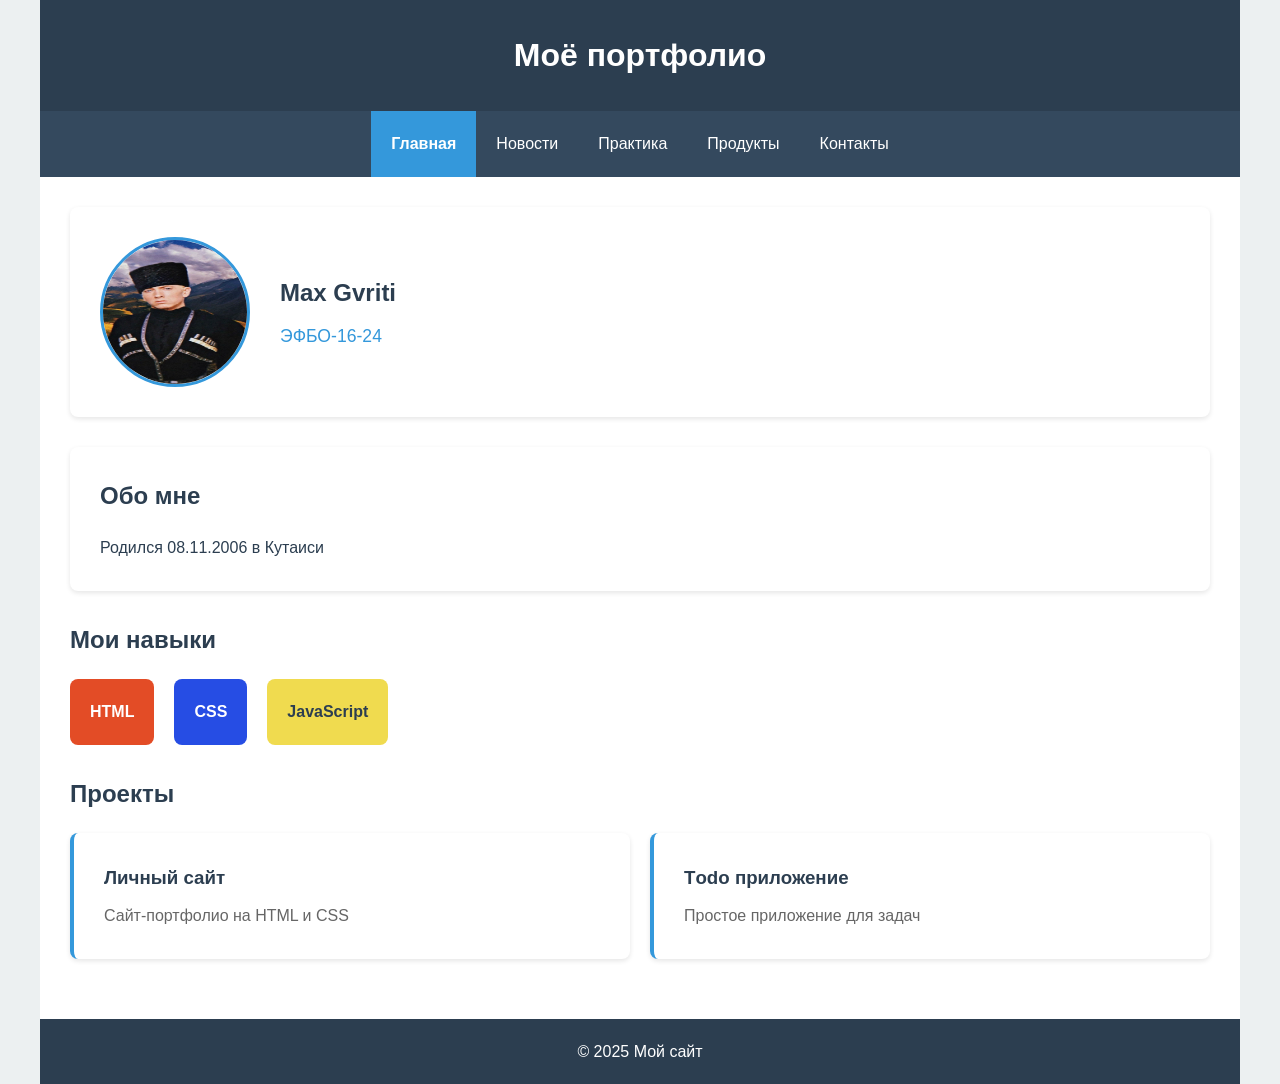
==== commit 5d4ee786: "change styles for all html files" ====
--- a/index.html
+++ b/index.html
@@ -3,92 +3,100 @@
 <head>
     <meta charset="UTF-8">
     <meta name="viewport" content="width=device-width, initial-scale=1.0">
-    <title>Семестровая работа</title>
+    <title>Главная - Портфолио</title>
     <link rel="stylesheet" href="style/styles.css">
 </head>
 <body>
-<div class="page-container">
+<!-- Основной контейнер -->
+<div class="page">
+
+    <!-- Шапка -->
     <header class="header">
-        <h1>Хэдер</h1>
+        <h1 class="header__title">Моё портфолио</h1>
     </header>
 
+    <!-- Навигация -->
     <nav class="nav">
-        <ul class="nav-list">
-            <li class="nav-item"><a class="nav-link"
-                                    href="index.html">Главная</a></li>
-            <li class="nav-item"><a class="nav-link"
-                                    href="news.html">Новости</a></li>
-            <li class="nav-item"><a class="nav-link"
-                                    href="practices.html">Практики</a></li>
-            <li class="nav-item"><a class="nav-link"
-                                    href="goods.html">Товары</a></li>
-            <li class="nav-item"><a class="nav-link"
-                                    href="contacts.html">Контакты</a></li>
+        <ul class="nav__list">
+            <li class="nav__item nav__item--active">
+                <a class="nav__link" href="index.html">Главная</a>
+            </li>
+            <li class="nav__item">
+                <a class="nav__link" href="news.html">Новости</a>
+            </li>
+            <li class="nav__item">
+                <a class="nav__link" href="practices.html">Практика</a>
+            </li>
+            <li class="nav__item">
+                <a class="nav__link" href="goods.html">Продукты</a>
+            </li>
+            <li class="nav__item">
+                <a class="nav__link" href="contacts.html">Контакты</a>
+            </li>
         </ul>
     </nav>
 
-    <main class="content">
-        <article class="profile-header">
-            <h1 class="profile-title">Информация об авторе</h1>
-            <img class="profile-photo" src="images/eminem.jpg" alt="Фото
-    автора">
-            <h2 class="profile-name">Чхобадзе Максиме Кахаберович</h2>
-            <p class="profile-group">ЭФБО-16-24</p>
-        </article>
+    <!-- Основной контент -->
+    <main class="main">
 
-        <section class="about-me">
-            <h2>Обо мне</h2>
-            <p>Обо мне: Я родился в Кутаиси в 8 ноября 2006. Погоняло Гврити<br>
-                — Коронован в Грузии был?<br>
-                — Да. — А в каком году?<br>
-                — А я че, помню, что ли?<br>
-                — А сколько раз ты сидел?<br>
-                — Четыре<br>
-                — А какие статьи, за что?<br>
-                — За что, за кражу, за надзор, за... Нож подкинули, как вы сейчас<br>
-                Носил с собою ствол, носил патрон в стволе<br>
-                Через окно ОМОН, вещдоки на столе<br>
-                Был суд, был приговор, были сплетни на селе<br>
-                Семь дней в неделю холода, тресковое филе<br>
-                Который месяц уж февраль на календаре<br>
-                Один и тот же сон — открыли двери все в тюрьме<br>
-                Огромный черный трон в центре зоны во дворе<br>
-                Там колокольный звон, песня Буйной голове.</p>
-        </section>
-
-        <section class="skills-container">
-            <h2>Мои навыки</h2>
-            <div class="skills-grid">
-                <div class="skill-tag">Умею охотится на уток, перепёлок и т.д. и рыбачить</div>
-                <div class="skill-tag">Французский жим 40</div>
-                <div class="skill-tag">Умею Плавать</div>
-                <div class="skill-tag">Грузинский авторитет</div>
+        <!-- Профиль -->
+        <section class="profile">
+            <div class="profile__card">
+                <img class="profile__photo" src="images/eminem.jpg" alt="Фото">
+                <div class="profile__info">
+                    <h2 class="profile__name">Max Gvriti</h2>
+                    <p class="profile__group">ЭФБО-16-24</p>
+                </div>
             </div>
         </section>
 
-        <section class="experience-section">
-            <h2 class="section-title">Мой опыт работы</h2>
-            <div class="experience-grid">
-                <article class="experience-card">
-                    <h3 class="experience-title">Опыт 1</h3>
-                    <p class="experience-desc">Работал психологом</p>
-                </article>
-                <article class="experience-card">
-                    <h3 class="experience-title">Опыт 2</h3>
-                    <p class="experience-desc">Был доном Кутаисской мафии</p>
-                </article>
-                <article class="experience-card">
-                    <h3 class="experience-title">Опыт 3</h3>
-                    <p class="experience-desc">Больше не работал, я устал
-                    </p>
-                </article>
+        <!-- Обо мне -->
+        <section class="about">
+            <h2 class="about__title">Обо мне</h2>
+            <div class="about__content">
+                <p class="about__text">
+                    Родился 08.11.2006 в Кутаиси
+                </p>
             </div>
         </section>
+
+        <!-- Навыки -->
+        <section class="skills">
+            <h2 class="skills__title">Мои навыки</h2>
+            <div class="skills__list">
+                <div class="skill skill--html">
+                    <span class="skill__name">HTML</span>
+                </div>
+                <div class="skill skill--css">
+                    <span class="skill__name">CSS</span>
+                </div>
+                <div class="skill skill--js">
+                    <span class="skill__name">JavaScript</span>
+                </div>
+            </div>
+        </section>
+
+        <!-- Проекты -->
+        <section class="projects">
+            <h2 class="projects__title">Проекты</h2>
+            <div class="projects__grid">
+                <div class="project-card">
+                    <h3 class="project-card__title">Личный сайт</h3>
+                    <p class="project-card__desc">Сайт-портфолио на HTML и CSS</p>
+                </div>
+                <div class="project-card">
+                    <h3 class="project-card__title">Тodo приложение</h3>
+                    <p class="project-card__desc">Простое приложение для задач</p>
+                </div>
+            </div>
+        </section>
+
     </main>
 
+    <!-- Подвал -->
     <footer class="footer">
-        <p>Футер</p>
+        <p class="footer__text">&copy; 2025 Мой сайт</p>
     </footer>
 </div>
 </body>
-</html>
+</html>
--- a/style/styles.css
+++ b/style/styles.css
@@ -1,348 +1,437 @@
-/* ===== БАЗОВЫЕ СТИЛИ ===== */
-body {
-    font-family: 'Segoe UI', Tahoma, Geneva, Verdana, sans-serif;
+
+/* CSS переменные */
+:root {
+    --color-main: #2c3e50;
+    --color-accent: #3498db;
+    --color-light: #ecf0f1;
+    --color-dark: #34495e;
+    --color-text: #2c3e50;
+    --color-white: #ffffff;
+
+    --shadow: 0 2px 5px rgba(0,0,0,0.1);
+    --radius: 8px;
+
+    --space-sm: 10px;
+    --space-md: 20px;
+    --space-lg: 30px;
+
+    /* Дополнительные переменные из styles.css для градиентов и других цветов */
+    --gradient-main: linear-gradient(135deg, #2c3e50 0%, #34495e 100%);
+    --gradient-accent: linear-gradient(135deg, #667eea 0%, #764ba2 100%);
+    --gradient-light: linear-gradient(135deg, #f8f9fa 0%, #e9ecef 100%);
+    --gradient-skill: linear-gradient(135deg, #4facfe 0%, #00f2fe 100%);
+    --color-news-meta: #95a5a6;
+    --color-danger: #e74c3c;
+}
+
+/* Базовые стили */
+* {
     margin: 0;
     padding: 0;
-    background: linear-gradient(135deg, #667eea 0%, #764ba2 100%);
-    min-height: 100vh;
-}
-
-/* ===== КОНТЕЙНЕР СТРАНИЦЫ ===== */
-/* ИЗМЕНЕНИЕ: Добавили CSS Grid для основного макета страницы */
-.page-container {
+    box-sizing: border-box;
+}
+
+body {
+    font-family: Arial, sans-serif;
+    line-height: 1.6;
+    color: var(--color-text);
+    background-color: var(--color-light);
+}
+
+/* Блок page */
+.page {
     max-width: 1200px;
     margin: 0 auto;
-    background: white;
+    background: var(--color-white);
     min-height: 100vh;
-    box-shadow: 0 0 30px rgba(0, 0, 0, 0.1);
-    /* Новое: Сеточный макет для семантических областей */
-    display: grid;
-    grid-template-rows: auto auto 1fr auto;
-    grid-template-areas:
-        "header"
-        "nav"
-        "main"
-        "footer";
-}
-
-/* ===== ШАПКА ===== */
+}
+
+/* Блок header */
 .header {
-    background: linear-gradient(135deg, #2c3e50 0%, #34495e 100%);
-    color: white;
+    background: var(--color-main);
+    color: var(--color-white);
+    padding: var(--space-lg);
     text-align: center;
-    padding: 30px;
-    font-size: 28px;
-    font-weight: 300;
-    letter-spacing: 2px;
-    /* Новое: Привязка к области сетки */
-    grid-area: header;
-}
-
-/* ===== НАВИГАЦИЯ ===== */
+}
+
+.header__title {
+    font-size: 2rem;
+}
+
+/* Блок nav */
 .nav {
-    background: #2c3e50;
-    padding: 20px 0;
-    /* Новое: Привязка к области сетки */
-    grid-area: nav;
-}
-
-.nav-list {
+    background: var(--color-dark);
+}
+
+.nav__list {
     list-style: none;
-    margin: 0;
-    padding: 0;
     display: flex;
     justify-content: center;
-    gap: 25px;
-}
-
-.nav-item {
+}
+
+.nav__item {
     margin: 0;
 }
 
-.nav-link {
-    color: white;
+.nav__link {
+    display: block;
+    padding: var(--space-md);
+    color: var(--color-white);
     text-decoration: none;
-    padding: 12px 25px;
-    border-radius: 25px;
-    transition: all 0.3s ease;
-    font-weight: 500;
-}
-
-.nav-link:hover {
-    background: rgba(255, 255, 255, 0.1);
-    transform: translateY(-2px);
-}
-
-/* ===== ОСНОВНОЙ КОНТЕНТ ===== */
-/* ИЗМЕНЕНИЕ: Заменили .content на main для семантики */
-main.content {
-    padding: 40px;
-    max-width: 900px;
-    margin: 0 auto;
-    /* Новое: Привязка к области сетки */
-    grid-area: main;
-}
-
-/* ===== ГЛАВНАЯ СТРАНИЦА ===== */
-.profile-header {
-    text-align: center;
-    margin-bottom: 40px;
-}
-
-.profile-title {
-    font-size: 32px;
-    color: #2c3e50;
-    margin-bottom: 10px;
-    font-weight: 300;
-}
-
-.profile-photo {
-    width: 220px;
-    height: 280px;
-    border-radius: 15px;
-    object-fit: cover;
-    margin: 20px auto;
-    border: 4px solid #667eea;
-    box-shadow: 0 8px 25px rgba(102, 126, 234, 0.3);
-}
-
-.profile-name {
-    font-size: 24px;
-    color: #2c3e50;
-    margin: 10px 0;
-    font-weight: 500;
-}
-
-.profile-group {
-    font-size: 18px;
-    color: #7f8c8d;
-    margin: 5px 0;
-}
-
-.about-me {
-    background: linear-gradient(135deg, #f8f9fa 0%, #e9ecef 100%);
-    padding: 25px;
-    border-radius: 15px;
-    margin: 30px 0;
-    border-left: 5px solid #667eea;
-    font-size: 16px;
-    line-height: 1.8;
-}
-
-/* ===== НАВЫКИ ===== */
-/* ИЗМЕНЕНИЕ: Добавили CSS Grid для навыков */
-.skills-grid {
-    display: grid;
-    grid-template-columns: repeat(auto-fit, minmax(150px, 1fr));
-    gap: 15px;
-    margin: 20px 0;
-}
-
-.skill-tag {
-    background: linear-gradient(135deg, #4facfe 0%, #00f2fe 100%);
-    color: white;
-    padding: 12px 25px;
-    border-radius: 25px;
-    font-weight: 600;
-    font-size: 14px;
-    box-shadow: 0 4px 15px rgba(79, 172, 254, 0.3);
-    transition: all 0.3s ease;
-    text-align: center;
-}
-
-.skill-tag:hover {
+    transition: background-color 0.3s;
+}
+
+.nav__link:hover {
+    background: var(--color-accent);
+}
+
+/* Модификатор --active */
+.nav__item--active .nav__link {
+    background: var(--color-accent);
+    font-weight: bold;
+}
+
+/* Блок main */
+.main {
+    padding: var(--space-lg);
+}
+
+/* Блок profile */
+.profile {
+    margin-bottom: var(--space-lg);
+}
+
+.profile__card {
+    display: flex;
+    align-items: center;
+    gap: var(--space-lg);
+    background: var(--color-white);
+    padding: var(--space-lg);
+    border-radius: var(--radius);
+    box-shadow: var(--shadow);
+}
+
+.profile__photo {
+    width: 150px;
+    height: 150px;
+    border-radius: 50%;
+    border: 3px solid var(--color-accent);
+}
+
+.profile__name {
+    font-size: 1.5rem;
+    color: var(--color-main);
+    margin-bottom: var(--space-sm);
+}
+
+.profile__group {
+    color: var(--color-accent);
+    font-size: 1.1rem;
+}
+
+/* Блок about */
+.about {
+    background: var(--color-white);
+    padding: var(--space-lg);
+    margin-bottom: var(--space-lg);
+    border-radius: var(--radius);
+    box-shadow: var(--shadow);
+}
+
+.about__title {
+    color: var(--color-main);
+    margin-bottom: var(--space-md);
+    font-size: 1.5rem;
+}
+
+.about__text {
+    line-height: 1.6;
+}
+
+/* Блок skills */
+.skills {
+    margin-bottom: var(--space-lg);
+}
+
+.skills__title {
+    color: var(--color-main);
+    margin-bottom: var(--space-md);
+    font-size: 1.5rem;
+}
+
+.skills__list {
+    display: flex;
+    gap: var(--space-md);
+    flex-wrap: wrap;
+}
+
+/* Блок skill с модификаторами */
+.skill {
+    padding: var(--space-md);
+    border-radius: var(--radius);
+    color: var(--color-white);
+    font-weight: bold;
+    transition: transform 0.3s;
+}
+
+.skill:hover {
     transform: translateY(-3px);
-    box-shadow: 0 6px 20px rgba(79, 172, 254, 0.4);
-}
-
-/* ===== ОПЫТ РАБОТЫ ===== */
-.experience-section {
-    margin-top: 50px;
-}
-
-.section-title {
-    font-size: 28px;
-    color: #2c3e50;
-    text-align: center;
-    margin-bottom: 30px;
-    font-weight: 300;
-}
-
-/* ИЗМЕНЕНИЕ: Добавили CSS Grid для карточек опыта */
-.experience-grid {
+}
+
+.skill--html {
+    background: #e34c26;
+}
+
+.skill--css {
+    background: #264de4;
+}
+
+.skill--js {
+    background: #f0db4f;
+    color: var(--color-text);
+}
+
+/* Блок projects */
+.projects__title {
+    color: var(--color-main);
+    margin-bottom: var(--space-md);
+    font-size: 1.5rem;
+}
+
+.projects__grid {
     display: grid;
     grid-template-columns: repeat(auto-fit, minmax(300px, 1fr));
-    gap: 20px;
-}
-
-.experience-card {
-    background: white;
-    padding: 25px;
-    border-radius: 12px;
-    box-shadow: 0 5px 20px rgba(0, 0, 0, 0.08);
-    border-left: 4px solid #667eea;
-    transition: transform 0.3s ease;
-}
-
-.experience-card:hover {
-    transform: translateX(5px);
-}
-
-.experience-title {
-    font-size: 20px;
-    color: #2c3e50;
-    margin: 0 0 10px 0;
-    font-weight: 600;
-}
-
-.experience-desc {
-    color: #7f8c8d;
-    line-height: 1.6;
-    margin: 0;
-}
-
-/* ===== НОВОСТИ ===== */
-.news-container {
+    gap: var(--space-md);
+}
+
+/* Блок project-card */
+.project-card {
+    background: var(--color-white);
+    padding: var(--space-lg);
+    border-radius: var(--radius);
+    box-shadow: var(--shadow);
+    border-left: 4px solid var(--color-accent);
+    transition: transform 0.3s;
+}
+
+.project-card:hover {
+    transform: translateY(-5px);
+}
+
+.project-card__title {
+    color: var(--color-main);
+    margin-bottom: var(--space-sm);
+}
+
+.project-card__desc {
+    color: #666;
+}
+
+/* Блок footer */
+.footer {
+    background: var(--color-main);
+    color: var(--color-white);
+    text-align: center;
+    padding: var(--space-md);
+    margin-top: var(--space-lg);
+}
+
+/* Адаптивность */
+@media (max-width: 768px) {
+    .profile__card {
+        flex-direction: column;
+        text-align: center;
+    }
+
+    .nav__list {
+        flex-direction: column;
+    }
+
+    .skills__list {
+        justify-content: center;
+    }
+
+    .projects__grid {
+        grid-template-columns: 1fr;
+    }
+}
+
+/* Блок news */
+.news {
+    background: var(--color-white);
+    padding: var(--space-lg);
+    border-radius: var(--radius);
+    box-shadow: var(--shadow);
+}
+
+.news__title {
+    color: var(--color-main);
+    margin-bottom: var(--space-md);
+    font-size: 1.5rem;
+}
+
+.news__list {
+    display: flex;
+    flex-direction: column;
+    gap: var(--space-md);
+}
+
+/* Блок news-item */
+.news-item {
+    padding: var(--space-md);
+    border-left: 4px solid var(--color-accent);
+    background: var(--color-light);
+    border-radius: var(--radius);
+}
+
+.news-item__title {
+    color: var(--color-main);
+    margin-bottom: var(--space-sm);
+}
+
+.news-item__date {
+    color: var(--color-accent);
+    font-size: 0.9rem;
+    margin-bottom: var(--space-sm);
+}
+
+.news-item__text {
+    line-height: 1.5;
+}
+
+/* Блок contacts */
+.contacts {
+    background: var(--color-white);
+    padding: var(--space-lg);
+    border-radius: var(--radius);
+    box-shadow: var(--shadow);
+}
+
+.contacts__title {
+    color: var(--color-main);
+    margin-bottom: var(--space-md);
+    font-size: 1.5rem;
+}
+
+.contacts__list {
     display: grid;
-    gap: 25px;
-}
-
-.news-card {
-    background: white;
-    padding: 30px;
-    border-radius: 15px;
-    box-shadow: 0 5px 20px rgba(0, 0, 0, 0.08);
-    border-left: 4px solid #667eea;
-}
-
-.news-title {
-    font-size: 24px;
-    color: #2c3e50;
-    margin: 0 0 10px 0;
-    font-weight: 600;
-}
-
-.news-meta {
-    color: #95a5a6;
-    font-size: 14px;
-    margin: 0 0 15px 0;
-}
-
-.news-text {
-    color: #34495e;
-    line-height: 1.7;
-    margin: 0;
-}
-
-/* ===== ТОВАРЫ ===== */
-.products-grid {
-    display: grid;
-    grid-template-columns: repeat(auto-fit, minmax(280px, 1fr));
-    gap: 30px;
-    margin-top: 30px;
-}
-
-.product-card {
-    background: white;
-    padding: 25px;
-    border-radius: 15px;
+    grid-template-columns: repeat(auto-fit, minmax(250px, 1fr));
+    gap: var(--space-md);
+}
+
+/* Блок contact-item */
+.contact-item {
+    padding: var(--space-md);
+    background: var(--color-light);
+    border-radius: var(--radius);
     text-align: center;
-    box-shadow: 0 5px 20px rgba(0, 0, 0, 0.08);
-    transition: transform 0.3s ease;
-}
-
-.product-card:hover {
-    transform: translateY(-5px);
-}
-
-.product-image {
+}
+
+.contact-item__title {
+    color: var(--color-main);
+    margin-bottom: var(--space-sm);
+    font-size: 1.1rem;
+}
+
+.contact-item__value {
+    color: var(--color-accent);
+    font-weight: bold;
+}
+
+/* Переделанные стили для других страниц по аналогии (news, goods, practices, contacts) */
+
+/* Дополнительные стили для goods.html (продукты) - адаптировано под BEM */
+.projects--goods .projects__grid {
+    grid-template-columns: repeat(3, 1fr); /* Фиксированные 3 колонки из styles.css */
+}
+
+.project-card--product {
+    text-align: center;
+}
+
+.project-card__image {
     width: 200px;
     height: 250px;
-    border-radius: 10px;
+    border-radius: var(--radius);
     object-fit: cover;
-    margin-bottom: 20px;
-    border: 3px solid #f8f9fa;
-}
-
-.product-name {
+    margin-bottom: var(--space-md);
+    border: 3px solid var(--color-light);
+}
+
+.project-card__price {
+    font-size: 20px;
+    color: var(--color-danger);
+    font-weight: 700;
+    margin: var(--space-sm) 0;
+}
+
+/* Стили для practices.html (предполагаем похожие на projects или goods) - адаптировано */
+.projects--practices .project-card {
+    /* Дополнительные модификаторы, если нужно, аналогично projects */
+}
+
+/* Дополнительные стили для news.html - расширенно по аналогии */
+.news__list {
+    display: grid;
+    gap: var(--space-lg); /* Улучшено из styles.css */
+}
+
+.news-item {
+    background: var(--color-white);
+    padding: var(--space-lg);
+    border-radius: var(--radius);
+    box-shadow: var(--shadow);
+    border-left: 4px solid var(--color-accent);
+}
+
+.news-item__title {
+    font-size: 24px;
+    font-weight: 600;
+}
+
+.news-item__date {
+    color: var(--color-news-meta);
+    font-size: 14px;
+}
+
+.news-item__text {
+    color: var(--color-text);
+    line-height: 1.7;
+}
+
+/* Дополнительные стили для contacts.html - адаптировано с модальным окном */
+.contacts {
+    text-align: center;
+}
+
+.contacts__info {
+    background: var(--gradient-light);
+    padding: var(--space-lg);
+    margin: var(--space-md) 0;
+    border-radius: var(--radius);
     font-size: 18px;
-    color: #2c3e50;
-    margin: 10px 0;
-    font-weight: 600;
-}
-
-.product-price {
-    font-size: 20px;
-    color: #e74c3c;
-    font-weight: 700;
-    margin: 5px 0;
-}
-
-/* ===== КОНТАКТЫ ===== */
-.contacts-container {
-    text-align: center;
-}
-
-.contact-info {
-    background: linear-gradient(135deg, #f8f9fa 0%, #e9ecef 100%);
-    padding: 25px;
-    margin: 20px 0;
-    border-radius: 15px;
-    font-size: 18px;
-    color: #2c3e50;
-}
-
-.contact-button {
-    background: linear-gradient(135deg, #667eea 0%, #764ba2 100%);
-    color: white;
+    color: var(--color-main);
+}
+
+.contacts__button {
+    background: var(--gradient-accent);
+    color: var(--color-white);
     border: none;
-    padding: 15px 40px;
+    padding: var(--space-sm) var(--space-lg);
     font-size: 16px;
     border-radius: 30px;
     cursor: pointer;
-    margin-top: 20px;
+    margin-top: var(--space-md);
     font-weight: 600;
     transition: all 0.3s ease;
 }
 
-.contact-button:hover {
+.contacts__button:hover {
     transform: translateY(-2px);
     box-shadow: 0 8px 25px rgba(102, 126, 234, 0.4);
 }
 
-/* ===== ФУТЕР ===== */
-.footer {
-    background: linear-gradient(135deg, #2c3e50 0%, #34495e 100%);
-    color: white;
-    text-align: center;
-    padding: 30px;
-    margin-top: 50px;
-    /* Новое: Привязка к области сетки */
-    grid-area: footer;
-}
-
-/* ===== АДАПТИВНОСТЬ ===== */
-/* Новое: Медиа-запросы для мобильных устройств */
-@media (max-width: 768px) {
-    .nav-list {
-        flex-direction: column;
-        gap: 10px;
-    }
-
-    .skills-grid {
-        grid-template-columns: 1fr;
-    }
-
-    .experience-grid {
-        grid-template-columns: 1fr;
-    }
-
-    main.content {
-        padding: 20px;
-    }
-}
-
-/* ==== СТИЛИ ДЛЯ МОДАЛЬНОГО ОКНА ==== */
+/* Стили для модального окна - адаптировано под BEM и переменные */
 dialog::backdrop {
     background: rgba(0, 0, 0, 0.6);
     animation: fadeIn 0.3s ease;
@@ -350,7 +439,7 @@
 
 dialog {
     border: none;
-    border-radius: 12px;
+    border-radius: var(--radius);
     padding: 0;
     box-shadow: 0 10px 30px rgba(0, 0, 0, 0.3);
     animation: slideIn 0.3s ease;
@@ -361,67 +450,64 @@
 }
 
 .modal-header {
-    background: linear-gradient(135deg, #2c3e50 0%, #34495e 100%);
-    color: white;
-    padding: 1.5rem;
-    border-radius: 12px 12px 0 0;
+    background: var(--gradient-main);
+    color: var(--color-white);
+    padding: var(--space-md);
+    border-radius: var(--radius) var(--radius) 0 0;
     margin: 0;
 }
 
-.modal-header h2 {
+.modal-header__title {
     margin: 0;
-    color: white;
     font-size: 1.5rem;
 }
 
 .modal-content {
-    padding: 2rem;
+    padding: var(--space-lg);
 }
 
 .form-group {
-    margin-bottom: 1.5rem;
-}
-
-.form-group label {
+    margin-bottom: var(--space-md);
+}
+
+.form-group__label {
     display: block;
-    margin-bottom: 0.5rem;
+    margin-bottom: var(--space-sm);
     font-weight: 600;
-    color: #2c3e50;
-}
-
-.form-group input,
-.form-group select,
-.form-group textarea {
+}
+
+.form-group__input,
+.form-group__textarea,
+.form-group__select {
     width: 100%;
-    padding: 0.75rem;
-    border: 2px solid #e9ecef;
+    padding: var(--space-sm);
+    border: 2px solid var(--color-light);
     border-radius: 6px;
     font-size: 1rem;
     transition: border-color 0.3s ease;
-    box-sizing: border-box;
-}
-
-.form-group input:focus,
-.form-group select:focus,
-.form-group textarea:focus {
+}
+
+.form-group__input:focus,
+.form-group__textarea:focus,
+.form-group__select:focus {
     outline: none;
-    border-color: #667eea;
-}
-
-.form-group textarea {
+    border-color: var(--color-accent);
+}
+
+.form-group__textarea {
     min-height: 100px;
     resize: vertical;
 }
 
 .modal-actions {
     display: flex;
-    gap: 1rem;
+    gap: var(--space-sm);
     justify-content: flex-end;
-    margin-top: 2rem;
+    margin-top: var(--space-lg);
 }
 
 .btn {
-    padding: 0.75rem 1.5rem;
+    padding: var(--space-sm) var(--space-md);
     border: none;
     border-radius: 6px;
     cursor: pointer;
@@ -430,55 +516,64 @@
     font-weight: 600;
 }
 
-.btn-primary {
-    background: linear-gradient(135deg, #667eea 0%, #764ba2 100%);
-    color: white;
-}
-
-.btn-primary:hover {
+.btn--primary {
+    background: var(--gradient-accent);
+    color: var(--color-white);
+}
+
+.btn--primary:hover {
     transform: translateY(-2px);
     box-shadow: 0 5px 15px rgba(102, 126, 234, 0.4);
 }
 
-.btn-secondary {
-    background: #f8f9fa;
-    color: #2c3e50;
-    border: 2px solid #e9ecef;
-}
-
-.btn-secondary:hover {
+.btn--secondary {
+    background: var(--color-light);
+    color: var(--color-main);
+    border: 2px solid var(--color-light);
+}
+
+.btn--secondary:hover {
     background: #e9ecef;
 }
 
 .required {
-    color: #e74c3c;
-}
-
+    color: var(--color-danger);
+}
+
+/* Анимации */
 @keyframes fadeIn {
-    from {
-        opacity: 0;
-    }
-    to {
-        opacity: 1;
-    }
+    from { opacity: 0; }
+    to { opacity: 1; }
 }
 
 @keyframes slideIn {
-    from {
-        opacity: 0;
-        transform: translateY(-50px) scale(0.9);
-    }
-    to {
-        opacity: 1;
-        transform: translateY(0) scale(1);
-    }
-}
-
-/* Адаптивность */
+    from { opacity: 0; transform: translateY(-50px) scale(0.9); }
+    to { opacity: 1; transform: translateY(0) scale(1); }
+}
+
+/* Дополнительная адаптивность */
+@media (max-width: 768px) {
+    .news__list {
+        grid-template-columns: 1fr;
+    }
+
+    .contacts__list {
+        grid-template-columns: 1fr;
+    }
+
+    .projects--goods .projects__grid {
+        grid-template-columns: 1fr;
+    }
+
+    .main {
+        padding: var(--space-md);
+    }
+}
+
 @media (max-width: 600px) {
     dialog {
-        margin: 1rem;
-        width: calc(100vw - 2rem);
+        margin: var(--space-sm);
+        width: calc(100vw - 2 * var(--space-sm));
     }
 
     .modal-actions {
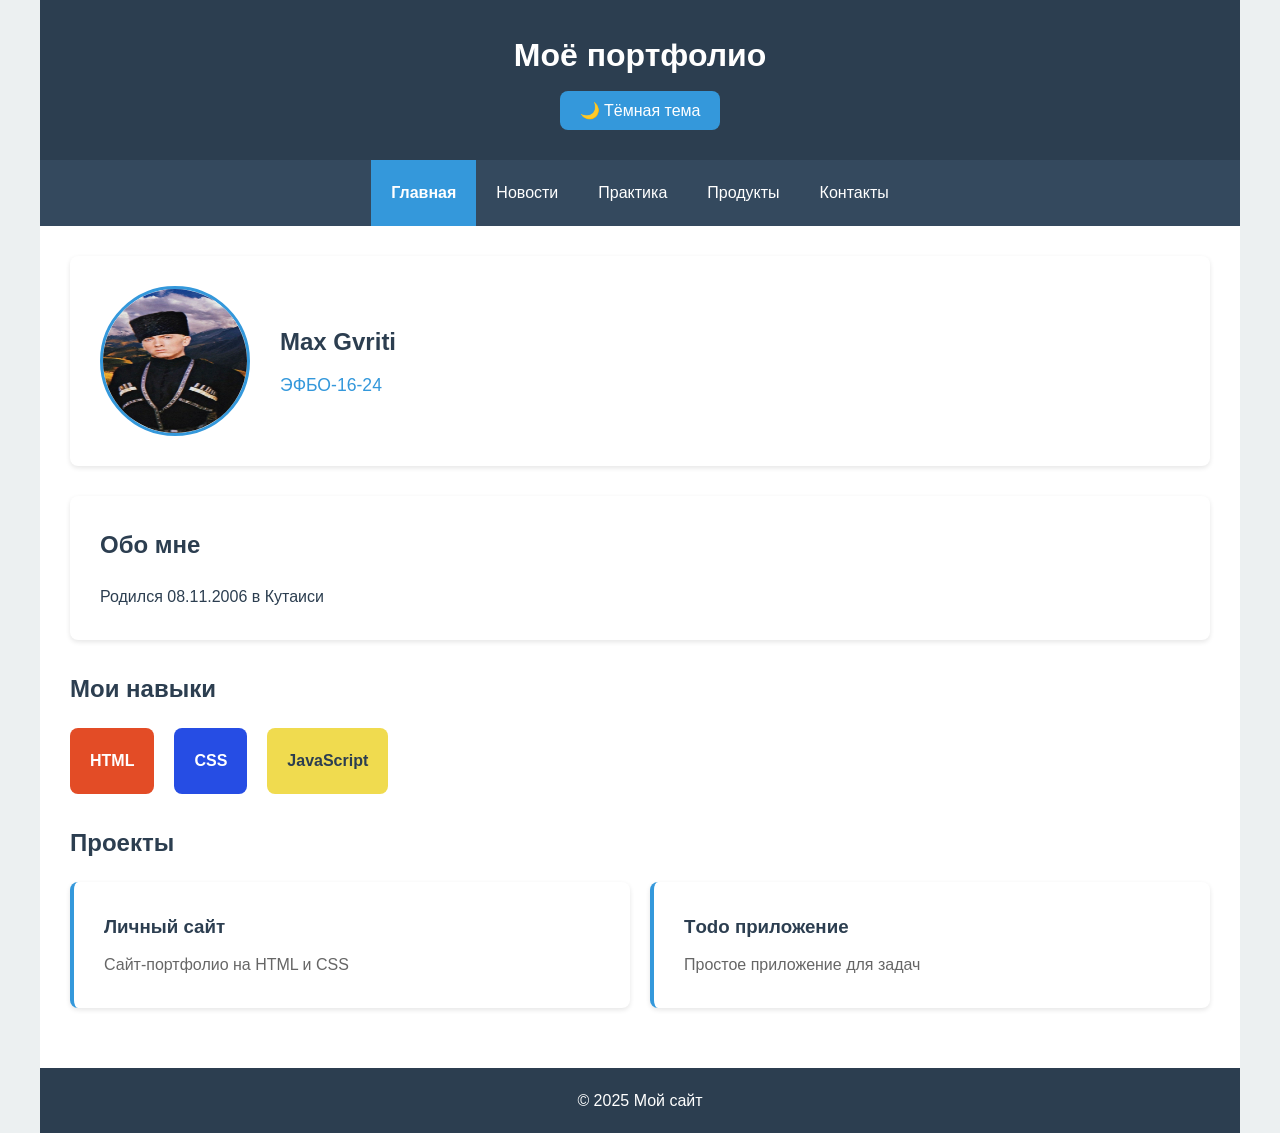
==== commit deb7e434: "dark theme" ====
--- a/index.html
+++ b/index.html
@@ -5,6 +5,7 @@
     <meta name="viewport" content="width=device-width, initial-scale=1.0">
     <title>Главная - Портфолио</title>
     <link rel="stylesheet" href="style/styles.css">
+    <script src="main.js" defer></script>
 </head>
 <body>
 <!-- Основной контейнер -->
@@ -13,6 +14,7 @@
     <!-- Шапка -->
     <header class="header">
         <h1 class="header__title">Моё портфолио</h1>
+        <button id="theme-toggle" class="theme-toggle__button">🌙 Тёмная тема</button>
     </header>
 
     <!-- Навигация -->
--- a/style/styles.css
+++ b/style/styles.css
@@ -1,4 +1,3 @@
-
 /* CSS переменные */
 :root {
     --color-main: #2c3e50;
@@ -23,6 +22,132 @@
     --color-news-meta: #95a5a6;
     --color-danger: #e74c3c;
 }
+
+
+/* Тёмная тема: переопределяем переменные */
+body.dark-theme {
+    --color-main: #1a1a1a; /* Более чёрный для меню */
+    --color-accent: #0d0d0d; /* Более чёрный акцент */
+    --color-light: #121212; /* Очень тёмный чёрный фон */
+    --color-dark: #171717; /* Градиент с чёрными тонами для header */
+    --color-text: #ffffff; /* Белый текст для максимальной видимости */
+    --color-white: #1c1c1c; /* Чёрный для блоков */
+
+    --gradient-main: linear-gradient(135deg, #1c1c1c 0%, #121212 100%);
+    --gradient-accent: linear-gradient(135deg, #333333 0%, #1a1a1a 100%); /* Более чёрные тона */
+    --gradient-light: linear-gradient(135deg, #121212 0%, #1c1c1c 100%);
+    --gradient-skill: linear-gradient(135deg, #004d4d 0%, #002929 100%); /* Тёмные чёрно-зелёные для навыков */
+    --color-news-meta: #d0d0d0; /* Светлее серый для мета */
+    --color-danger: #ff0000; /* Ярче красный для danger, чтобы был видим */
+
+    --shadow: 0 2px 5px rgba(0,0,0,0.5); /* Более тёмная тень с чёрным */
+}
+
+body.dark-theme .header {
+    background: var(--color-dark);
+    color: var(--color-text); /* Убедимся, что текст в header видим */
+}
+
+body.dark-theme .nav {
+    background: var(--color-main);
+}
+
+body.dark-theme .nav__link {
+    color: var(--color-text); /* Светлый текст для ссылок */
+}
+
+body.dark-theme .nav__link:hover {
+    background: var(--color-accent);
+    color: var(--color-text);
+}
+
+body.dark-theme .profile__card,
+body.dark-theme .about,
+body.dark-theme .news,
+body.dark-theme .contacts,
+body.dark-theme .project-card,
+body.dark-theme .news-item,
+body.dark-theme .contact-item {
+    background: var(--color-light);
+    color: var(--color-text); /* Светлый текст для всех блоков */
+}
+
+body.dark-theme .profile__name {
+    color: var(--color-text); /* Переопределение для имени */
+}
+
+body.dark-theme .profile__group {
+    color: #add8e6; /* Светлый акцент для группы, чтобы был видим */
+}
+
+body.dark-theme .about__title,
+body.dark-theme .skills__title,
+body.dark-theme .projects__title,
+body.dark-theme .news__title,
+body.dark-theme .contacts__title,
+body.dark-theme .project-card__title,
+body.dark-theme .news-item__title,
+body.dark-theme .contact-item__title {
+    color: var(--color-text); /* Светлый для всех заголовков */
+}
+
+body.dark-theme .project-card__desc,
+body.dark-theme .news-item__text,
+body.dark-theme .about__text {
+    color: #e0e0e0; /* Светло-серый для описаний, чтобы был видим на тёмном фоне */
+}
+
+body.dark-theme .news-item__date {
+    color: #add8e6; /* Светлый для даты */
+}
+
+body.dark-theme .contact-item__value {
+    color: #add8e6; /* Светлый для значений контактов */
+}
+
+body.dark-theme .skill {
+    color: var(--color-text); /* Светлый текст для навыков */
+}
+
+body.dark-theme .skill--html {
+    background: #a52a2a; /* Темнее для HTML в тёмной теме */
+}
+
+body.dark-theme .skill--css {
+    background: #1e3a8a; /* Темнее для CSS */
+}
+
+body.dark-theme .skill--js {
+    background: #a16207; /* Темнее для JS, и текст светлый */
+    color: var(--color-text);
+}
+
+body.dark-theme .footer {
+    background: var(--color-dark);
+    color: var(--color-text);
+}
+
+.theme-toggle__button {
+    background: var(--color-accent);
+    color: var(--color-white);
+    border: none;
+    padding: var(--space-sm) var(--space-md);
+    border-radius: var(--radius);
+    cursor: pointer;
+    font-size: 1rem;
+    margin-top: var(--space-sm);
+    transition: background 0.3s;
+}
+
+.theme-toggle__button:hover {
+    background: #0a0a0a; /* Чёрный hover */
+}
+
+body.dark-theme .theme-toggle__button {
+    background: var(--color-accent);
+    color: var(--color-text);
+}
+
 
 /* Базовые стили */
 * {
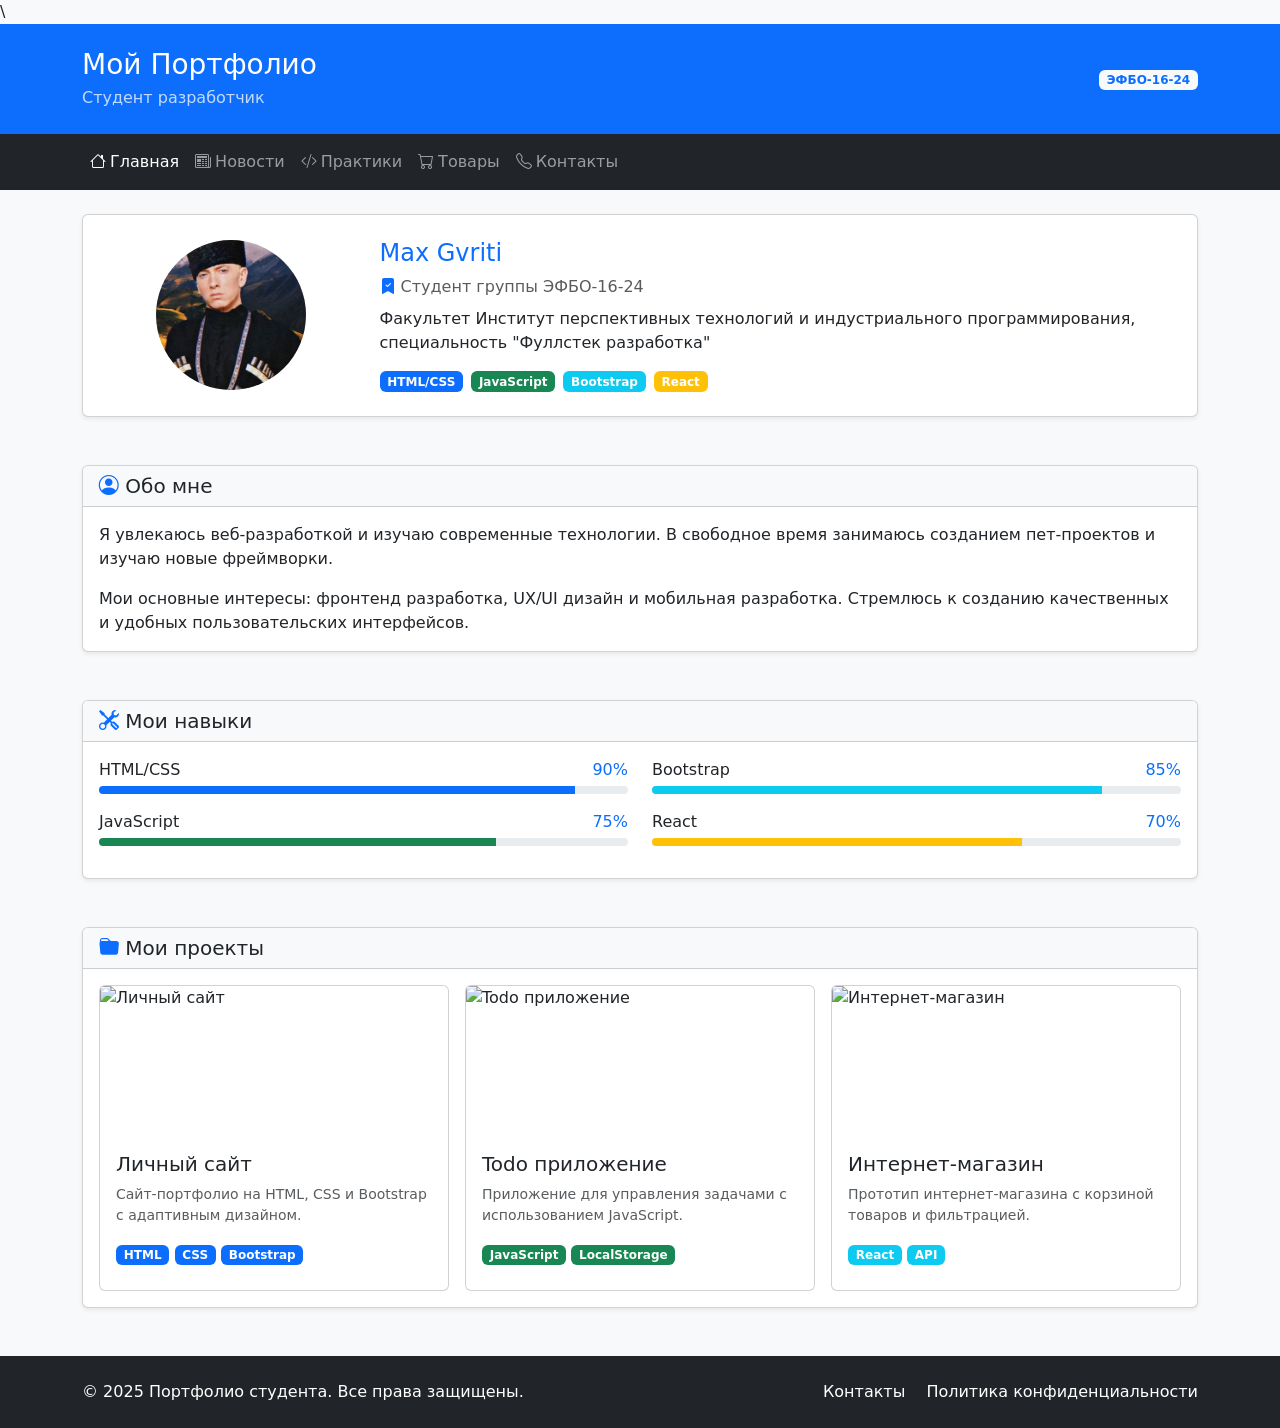
==== commit cdab2098: "index.html and goods.html have been rewritten to bootstrap" ====
--- a/index.html
+++ b/index.html
@@ -4,100 +4,255 @@
     <meta charset="UTF-8">
     <meta name="viewport" content="width=device-width, initial-scale=1.0">
     <title>Главная - Портфолио</title>
-    <link rel="stylesheet" href="style/styles.css">
-    <script src="main.js" defer></script>
+    <link href="https://cdn.jsdelivr.net/npm/bootstrap@5.3.2/dist/css/bootstrap.min.css" rel="stylesheet">
+    <link rel="stylesheet" href="https://cdn.jsdelivr.net/npm/bootstrap-icons@1.11.1/font/bootstrap-icons.css">\
+    <script src="https://cdn.jsdelivr.net/npm/bootstrap@5.3.2/dist/js/bootstrap.bundle.min.js" defer></script>
 </head>
-<body>
-<!-- Основной контейнер -->
-<div class="page">
-
-    <!-- Шапка -->
-    <header class="header">
-        <h1 class="header__title">Моё портфолио</h1>
-        <button id="theme-toggle" class="theme-toggle__button">🌙 Тёмная тема</button>
+<body class="bg-light">
+<div class="container-fluid p-0">
+    <!-- Header -->
+    <header class="bg-primary text-white py-4">
+        <div class="container">
+            <div class="row align-items-center">
+                <div class="col">
+                    <h1 class="h3 mb-1">Мой Портфолио</h1>
+                    <p class="mb-0 opacity-75">Студент разработчик</p>
+                </div>
+                <div class="col-auto">
+                    <span class="badge bg-light text-primary">ЭФБО-16-24</span>
+                </div>
+            </div>
+        </div>
     </header>
 
-    <!-- Навигация -->
-    <nav class="nav">
-        <ul class="nav__list">
-            <li class="nav__item nav__item--active">
-                <a class="nav__link" href="index.html">Главная</a>
-            </li>
-            <li class="nav__item">
-                <a class="nav__link" href="news.html">Новости</a>
-            </li>
-            <li class="nav__item">
-                <a class="nav__link" href="practices.html">Практика</a>
-            </li>
-            <li class="nav__item">
-                <a class="nav__link" href="goods.html">Продукты</a>
-            </li>
-            <li class="nav__item">
-                <a class="nav__link" href="contacts.html">Контакты</a>
-            </li>
-        </ul>
+    <!-- Navigation -->
+    <nav class="navbar navbar-expand-lg navbar-dark bg-dark">
+        <div class="container">
+            <button class="navbar-toggler" type="button" data-bs-toggle="collapse" data-bs-target="#navbarNav">
+                <span class="navbar-toggler-icon"></span>
+            </button>
+            <div class="collapse navbar-collapse" id="navbarNav">
+                <ul class="navbar-nav">
+                    <li class="nav-item">
+                        <a class="nav-link active" href="index.html">
+                            <i class="bi bi-house me-1"></i>Главная
+                        </a>
+                    </li>
+                    <li class="nav-item">
+                        <a class="nav-link" href="news.html">
+                            <i class="bi bi-newspaper me-1"></i>Новости
+                        </a>
+                    </li>
+                    <li class="nav-item">
+                        <a class="nav-link" href="practices.html">
+                            <i class="bi bi-code-slash me-1"></i>Практики
+                        </a>
+                    </li>
+                    <li class="nav-item">
+                        <a class="nav-link" href="goods.html">
+                            <i class="bi bi-cart me-1"></i>Товары
+                        </a>
+                    </li>
+                    <li class="nav-item">
+                        <a class="nav-link" href="contacts.html">
+                            <i class="bi bi-telephone me-1"></i>Контакты
+                        </a>
+                    </li>
+                </ul>
+            </div>
+        </div>
     </nav>
 
-    <!-- Основной контент -->
-    <main class="main">
-
-        <!-- Профиль -->
-        <section class="profile">
-            <div class="profile__card">
-                <img class="profile__photo" src="images/eminem.jpg" alt="Фото">
-                <div class="profile__info">
-                    <h2 class="profile__name">Max Gvriti</h2>
-                    <p class="profile__group">ЭФБО-16-24</p>
-                </div>
-            </div>
-        </section>
-
-        <!-- Обо мне -->
-        <section class="about">
-            <h2 class="about__title">Обо мне</h2>
-            <div class="about__content">
-                <p class="about__text">
-                    Родился 08.11.2006 в Кутаиси
-                </p>
-            </div>
-        </section>
-
-        <!-- Навыки -->
-        <section class="skills">
-            <h2 class="skills__title">Мои навыки</h2>
-            <div class="skills__list">
-                <div class="skill skill--html">
-                    <span class="skill__name">HTML</span>
-                </div>
-                <div class="skill skill--css">
-                    <span class="skill__name">CSS</span>
-                </div>
-                <div class="skill skill--js">
-                    <span class="skill__name">JavaScript</span>
-                </div>
-            </div>
-        </section>
-
-        <!-- Проекты -->
-        <section class="projects">
-            <h2 class="projects__title">Проекты</h2>
-            <div class="projects__grid">
-                <div class="project-card">
-                    <h3 class="project-card__title">Личный сайт</h3>
-                    <p class="project-card__desc">Сайт-портфолио на HTML и CSS</p>
-                </div>
-                <div class="project-card">
-                    <h3 class="project-card__title">Тodo приложение</h3>
-                    <p class="project-card__desc">Простое приложение для задач</p>
-                </div>
-            </div>
-        </section>
-
+    <!-- Main Content -->
+    <main class="container my-4">
+        <!-- Profile Section -->
+        <section class="mb-5">
+            <div class="card shadow-sm">
+                <div class="card-body p-4">
+                    <div class="row align-items-center">
+                        <div class="col-md-3 text-center mb-3 mb-md-0">
+                            <img src="images/eminem.jpg" alt="Фото студента" class="img-fluid rounded-circle"
+                                 style="width: 150px; height: 150px; object-fit: cover;">
+                        </div>
+                        <div class="col-md-9">
+                            <h2 class="card-title h4 text-primary">Max Gvriti</h2>
+                            <p class="card-text text-muted mb-2">
+                                <i class="bi bi-bookmark-check-fill text-primary"></i>
+                                Студент группы ЭФБО-16-24
+                            </p>
+                            <p class="card-text">
+                                Факультет Институт перспективных технологий и индустриального программирования,
+                                специальность "Фуллстек разработка"
+                            </p>
+                            <div class="d-flex gap-2 flex-wrap">
+                                <span class="badge bg-primary">HTML/CSS</span>
+                                <span class="badge bg-success">JavaScript</span>
+                                <span class="badge bg-info">Bootstrap</span>
+                                <span class="badge bg-warning">React</span>
+                            </div>
+                        </div>
+                    </div>
+                </div>
+            </div>
+        </section>
+
+        <!-- About Section -->
+        <section class="mb-5">
+            <div class="card shadow-sm">
+                <div class="card-header bg-light">
+                    <h3 class="card-title h5 mb-0">
+                        <i class="bi bi-person-circle text-primary"></i>
+                        Обо мне
+                    </h3>
+                </div>
+                <div class="card-body">
+                    <p class="card-text">
+                        Я увлекаюсь веб-разработкой и изучаю современные технологии.
+                        В свободное время занимаюсь созданием пет-проектов и изучаю новые фреймворки.
+                    </p>
+                    <p class="card-text">
+                        Мои основные интересы: фронтенд разработка, UX/UI дизайн и мобильная разработка.
+                        Стремлюсь к созданию качественных и удобных пользовательских интерфейсов.
+                    </p>
+                </div>
+            </div>
+        </section>
+
+        <!-- Skills Section -->
+        <section class="mb-5">
+            <div class="card shadow-sm">
+                <div class="card-header bg-light">
+                    <h3 class="card-title h5 mb-0">
+                        <i class="bi bi-tools text-primary"></i>
+                        Мои навыки
+                    </h3>
+                </div>
+                <div class="card-body">
+                    <div class="row">
+                        <div class="col-md-6">
+                            <div class="mb-3">
+                                <div class="d-flex justify-content-between mb-1">
+                                    <span>HTML/CSS</span>
+                                    <span class="text-primary">90%</span>
+                                </div>
+                                <div class="progress" style="height: 8px;">
+                                    <div class="progress-bar bg-primary" style="width: 90%"></div>
+                                </div>
+                            </div>
+                            <div class="mb-3">
+                                <div class="d-flex justify-content-between mb-1">
+                                    <span>JavaScript</span>
+                                    <span class="text-primary">75%</span>
+                                </div>
+                                <div class="progress" style="height: 8px;">
+                                    <div class="progress-bar bg-success" style="width: 75%"></div>
+                                </div>
+                            </div>
+                        </div>
+                        <div class="col-md-6">
+                            <div class="mb-3">
+                                <div class="d-flex justify-content-between mb-1">
+                                    <span>Bootstrap</span>
+                                    <span class="text-primary">85%</span>
+                                </div>
+                                <div class="progress" style="height: 8px;">
+                                    <div class="progress-bar bg-info" style="width: 85%"></div>
+                                </div>
+                            </div>
+                            <div class="mb-3">
+                                <div class="d-flex justify-content-between mb-1">
+                                    <span>React</span>
+                                    <span class="text-primary">70%</span>
+                                </div>
+                                <div class="progress" style="height: 8px;">
+                                    <div class="progress-bar bg-warning" style="width: 70%"></div>
+                                </div>
+                            </div>
+                        </div>
+                    </div>
+                </div>
+            </div>
+        </section>
+
+        <!-- Projects Section -->
+        <section class="mb-5">
+            <div class="card shadow-sm">
+                <div class="card-header bg-light">
+                    <h3 class="card-title h5 mb-0">
+                        <i class="bi bi-folder-fill text-primary"></i>
+                        Мои проекты
+                    </h3>
+                </div>
+                <div class="card-body">
+                    <div class="row g-3">
+                        <div class="col-md-4">
+                            <div class="card h-100">
+                                <img src="images/project1.jpg" class="card-img-top" alt="Личный сайт"
+                                     style="height: 150px; object-fit: cover;">
+                                <div class="card-body">
+                                    <h5 class="card-title">Личный сайт</h5>
+                                    <p class="card-text small text-muted">
+                                        Сайт-портфолио на HTML, CSS и Bootstrap с адаптивным дизайном.
+                                    </p>
+                                    <div class="mb-2">
+                                        <span class="badge bg-primary">HTML</span>
+                                        <span class="badge bg-primary">CSS</span>
+                                        <span class="badge bg-primary">Bootstrap</span>
+                                    </div>
+                                </div>
+                            </div>
+                        </div>
+                        <div class="col-md-4">
+                            <div class="card h-100">
+                                <img src="images/project2.jpg" class="card-img-top" alt="Todo приложение"
+                                     style="height: 150px; object-fit: cover;">
+                                <div class="card-body">
+                                    <h5 class="card-title">Todo приложение</h5>
+                                    <p class="card-text small text-muted">
+                                        Приложение для управления задачами с использованием JavaScript.
+                                    </p>
+                                    <div class="mb-2">
+                                        <span class="badge bg-success">JavaScript</span>
+                                        <span class="badge bg-success">LocalStorage</span>
+                                    </div>
+                                </div>
+                            </div>
+                        </div>
+                        <div class="col-md-4">
+                            <div class="card h-100">
+                                <img src="images/project3.jpg" class="card-img-top" alt="Интернет-магазин"
+                                     style="height: 150px; object-fit: cover;">
+                                <div class="card-body">
+                                    <h5 class="card-title">Интернет-магазин</h5>
+                                    <p class="card-text small text-muted">
+                                        Прототип интернет-магазина с корзиной товаров и фильтрацией.
+                                    </p>
+                                    <div class="mb-2">
+                                        <span class="badge bg-info">React</span>
+                                        <span class="badge bg-info">API</span>
+                                    </div>
+                                </div>
+                            </div>
+                        </div>
+                    </div>
+                </div>
+            </div>
+        </section>
     </main>
 
-    <!-- Подвал -->
-    <footer class="footer">
-        <p class="footer__text">&copy; 2025 Мой сайт</p>
+    <!-- Footer -->
+    <footer class="bg-dark text-white py-4 mt-5">
+        <div class="container">
+            <div class="row align-items-center">
+                <div class="col-md-6">
+                    <p class="mb-0">&copy; 2025 Портфолио студента. Все права защищены.</p>
+                </div>
+                <div class="col-md-6 text-md-end">
+                    <a href="contacts.html" class="text-white text-decoration-none me-3">Контакты</a>
+                    <a href="#" class="text-white text-decoration-none">Политика конфиденциальности</a>
+                </div>
+            </div>
+        </div>
     </footer>
 </div>
 </body>
